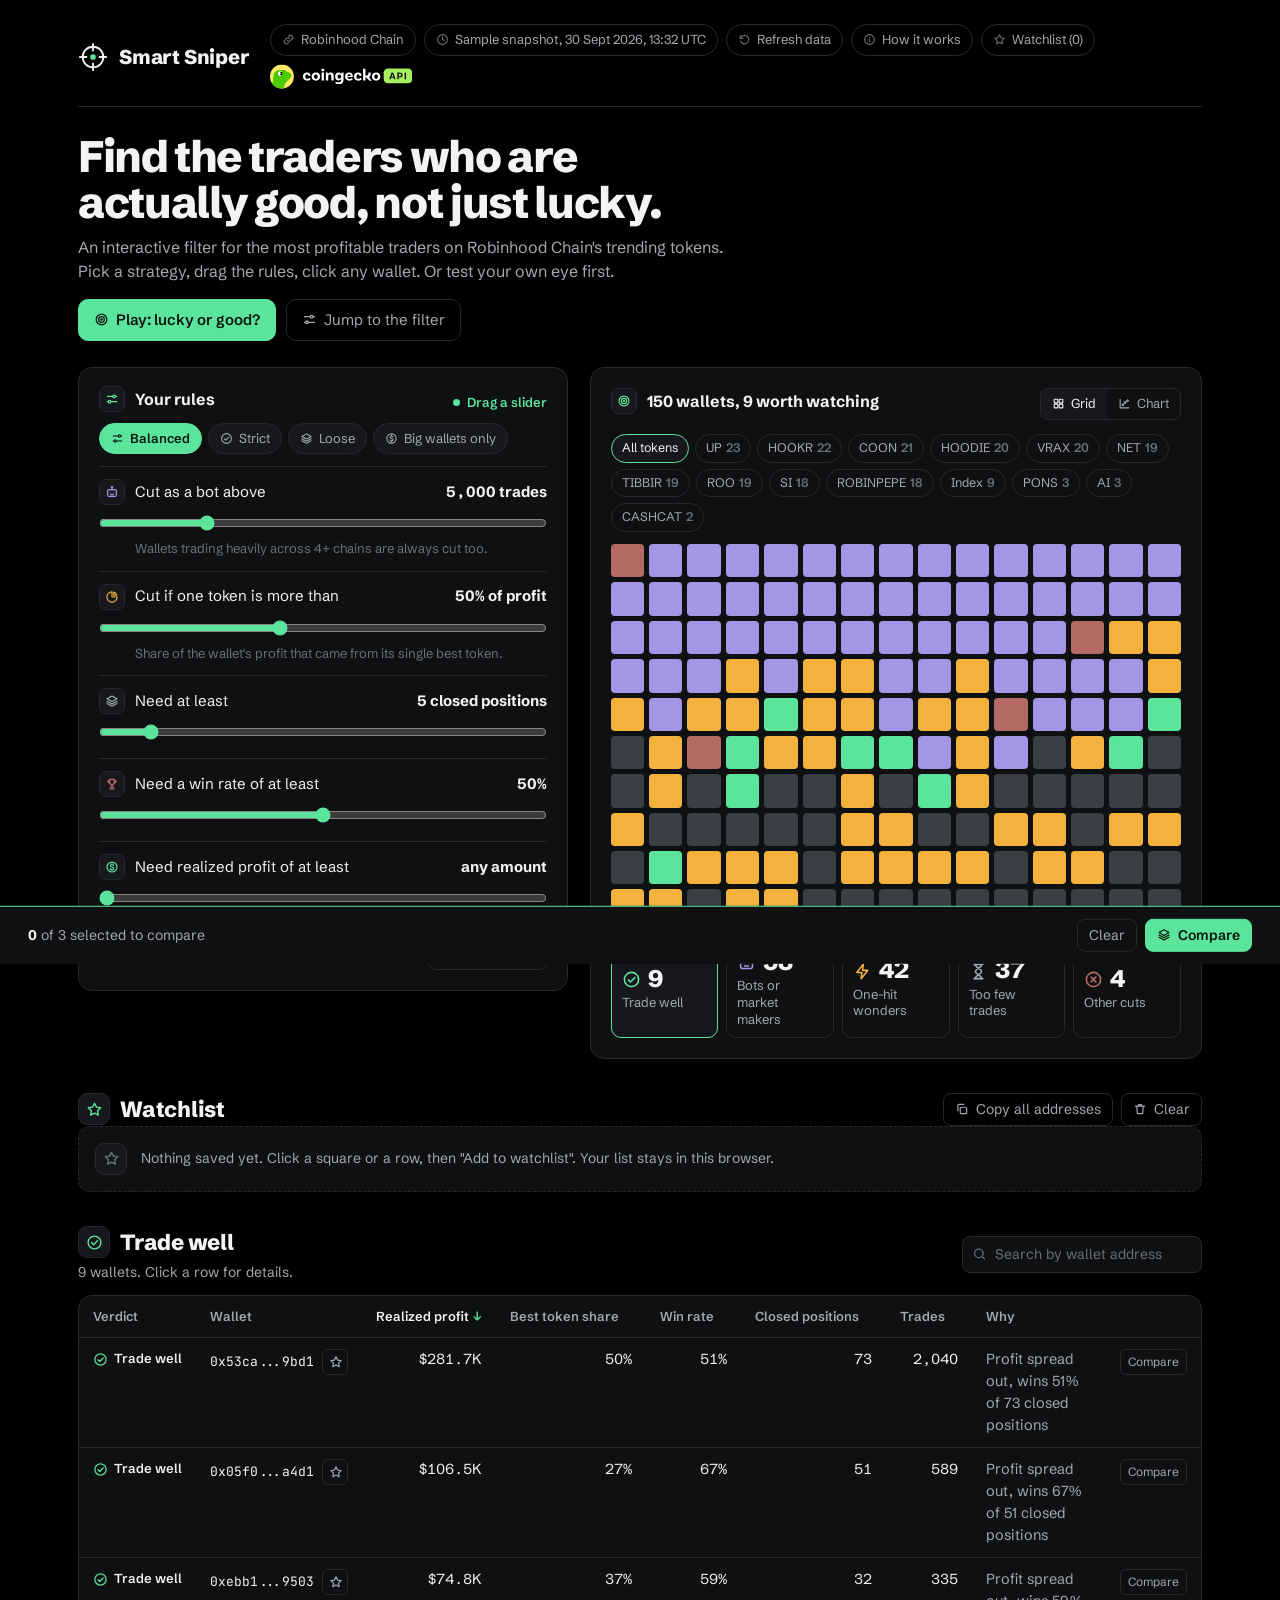
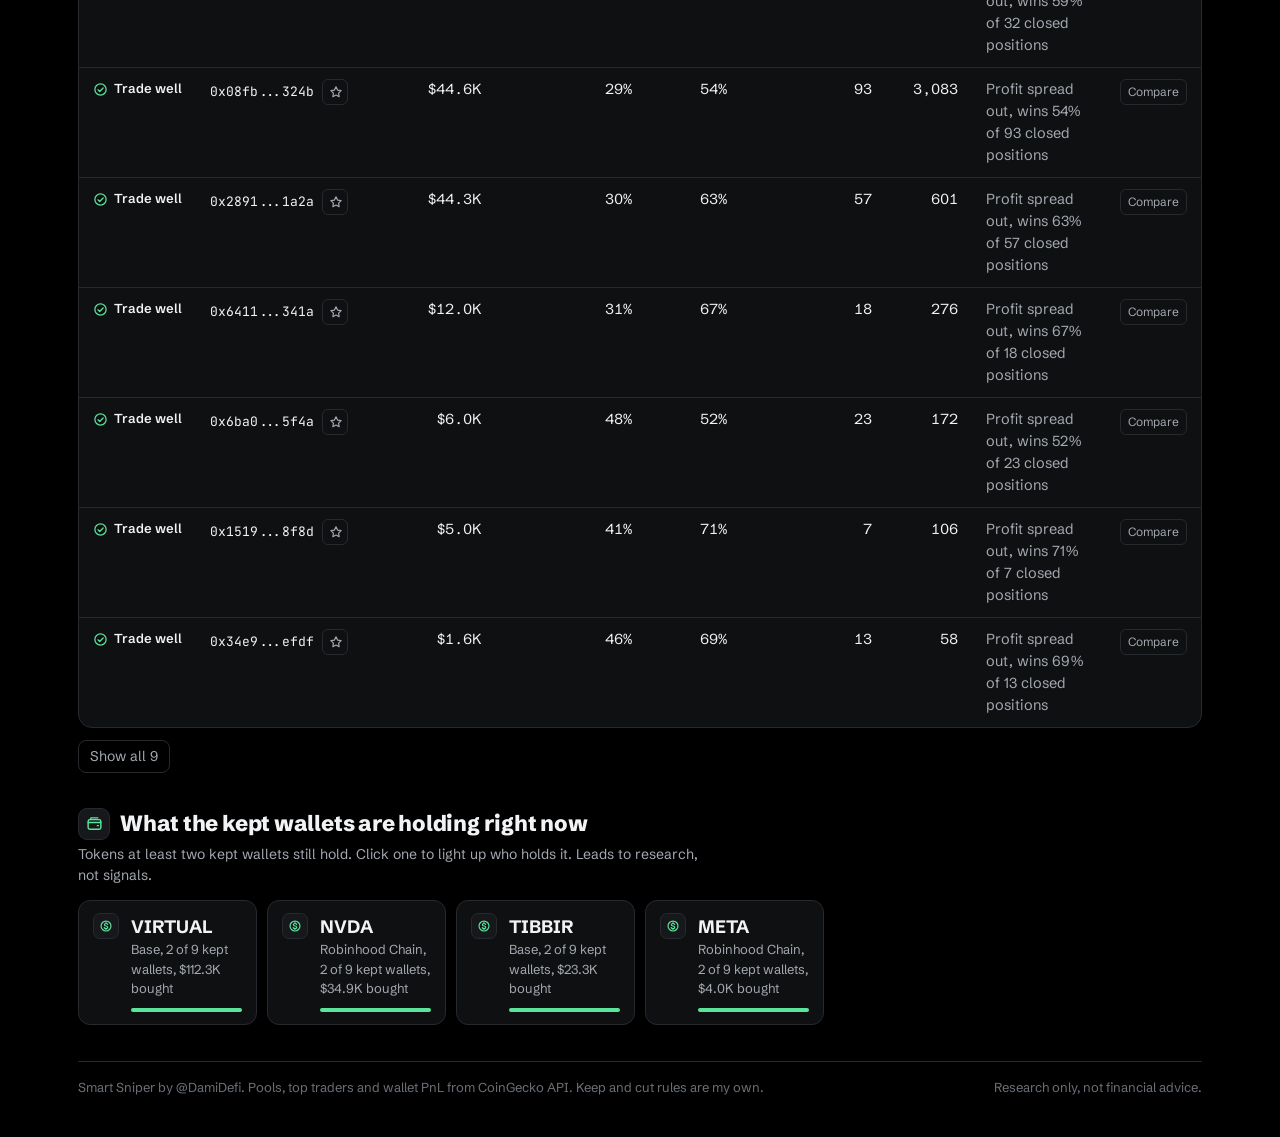
==== docs/index.html @ 2f31ef3c "Add files via upload" ====
<!doctype html>
<html lang="en">
<head>
<meta charset="utf-8">
<meta name="viewport" content="width=device-width, initial-scale=1, viewport-fit=cover">
<title>Smart Sniper: find the Robinhood Chain traders who are actually good</title>
<link rel="preconnect" href="https://fonts.googleapis.com">
<link rel="preconnect" href="https://fonts.gstatic.com" crossorigin>
<link href="https://fonts.googleapis.com/css2?family=Schibsted+Grotesk:wght@400;500;600;700;800&family=JetBrains+Mono:wght@400;500&display=swap" rel="stylesheet">
<style>

:root {
  --bg:#000000; --surface:#0f1012; --surface2:#16181b; --line:#26292e; --text:#f2f3f5; --soft:#a4a9b1; --faint:#6b7179;
  --kept:#5be49b; --bot:#a595e6; --onehit:#f3b23e; --few:#3a3f46; --other:#b56a66; --accent:#5be49b;
  --focus:#7aa7ff;
  --sans:"Schibsted Grotesk", "Helvetica Neue", Arial, sans-serif;
  --mono:"JetBrains Mono", ui-monospace, Menlo, Consolas, monospace;
  box-sizing:border-box; color-scheme:dark;
  padding-top:env(safe-area-inset-top, 0px); padding-bottom:env(safe-area-inset-bottom, 0px);
}
*, *::before, *::after { box-sizing:inherit; }
html { scroll-padding-top:env(safe-area-inset-top, 0px); }
body { margin:0; background:var(--bg); color:var(--text); font-family:var(--sans); font-size:16px; line-height:1.5; -webkit-font-smoothing:antialiased; }
.wrap { max-width:1180px; margin:0 auto; padding:10px 28px 40px; }
a { color:inherit; }
:focus-visible { outline:2px solid var(--focus); outline-offset:2px; border-radius:4px; }

/* header */
header { display:flex; align-items:center; justify-content:space-between; gap:20px; padding:14px 0 16px; border-bottom:1px solid var(--line); }
.brand { display:flex; align-items:center; gap:11px; }
.brand svg { width:30px; height:30px; display:block; }
.brand b { font-size:20px; font-weight:800; letter-spacing:-.01em; white-space:nowrap; }
.meta { display:flex; align-items:center; gap:8px; flex-wrap:wrap; }
.pill { font-size:13px; color:var(--soft); border:1px solid var(--line); border-radius:999px; padding:5px 11px; white-space:nowrap; }
.pill.live { color:var(--text); }
.pill.link { text-decoration:none; }
.pill.link:hover { color:var(--text); border-color:var(--soft); }
.pill.live::before { content:""; display:inline-block; width:7px; height:7px; border-radius:50%; background:var(--accent); margin-right:7px; vertical-align:1px; }
.badge svg { height:26px; width:auto; display:block; }
.logo-light { display:none; }

/* hero */
.intro { padding:26px 0 6px; }
.intro h1 { font-size:clamp(30px, 3.6vw, 44px); line-height:1.05; letter-spacing:-.03em; font-weight:800; margin:0; max-width:24ch; text-wrap:balance; }
.intro .lede { color:var(--soft); font-size:16px; line-height:1.5; margin:10px 0 0; max-width:66ch; }
.how { margin-top:34px; }
.demo { margin-top:14px; background:var(--surface2); border:1px solid var(--line); border-radius:10px; padding:10px 14px; font-size:14px; color:var(--soft); }
.demo a { color:var(--accent); }
.demo[hidden] { display:none; }
.funnel { background:var(--surface); border:1px solid var(--line); border-radius:14px; padding:18px 20px 14px; }
.funnel h2 { font-size:16px; font-weight:700; margin:0 0 12px; }
.frow { display:grid; grid-template-columns:200px 1fr; gap:14px; align-items:center; padding:7px 0; }
.frow .fl { font-size:14px; color:var(--soft); line-height:1.3; }
.frow .fl b { color:var(--text); font-weight:700; display:block; font-size:16px; }
.fbar { height:26px; display:flex; border-radius:6px; overflow:hidden; background:var(--surface2); }
.fbar i { display:block; height:100%; transition:width .35s ease; }
.fkey { display:flex; flex-wrap:wrap; gap:14px; margin-top:10px; font-size:13px; color:var(--soft); }
.fkey span::before { content:""; display:inline-block; width:10px; height:10px; border-radius:3px; margin-right:6px; vertical-align:-1px; background:var(--c); }
.toggle { display:inline-flex; border:1px solid var(--line); border-radius:8px; overflow:hidden; }
.toggle button { font:inherit; font-size:13px; color:var(--soft); background:none; border:0; padding:5px 11px; cursor:pointer; }
.toggle button[aria-pressed="true"] { background:var(--surface2); color:var(--text); }
.scatter { width:100%; height:auto; display:block; }
.scatter .dot { cursor:pointer; transition:fill .35s ease; }
.scatter .dot:hover { stroke:var(--text); stroke-width:1.5; }
.scatter .dot.sel { stroke:var(--text); stroke-width:2; }
.scatter text { font-family:var(--sans); font-size:11px; fill:var(--faint); }
.scatter .thr { stroke:var(--bot); stroke-dasharray:4 4; }
.scatter .thr-l { fill:var(--bot); font-weight:600; }
.scatter .axis { stroke:var(--line); }
.tokens { margin-top:34px; }
.tokens h2 { font-size:22px; font-weight:800; letter-spacing:-.01em; margin:0; }
.tokens p { color:var(--soft); font-size:14px; margin:4px 0 14px; max-width:70ch; }
.tlist { background:var(--surface); border:1px solid var(--line); border-radius:14px; padding:8px 20px; }
.trow { display:grid; grid-template-columns:110px 1fr 120px; gap:14px; align-items:center; padding:9px 0; border-top:1px solid var(--line); }
.trow:first-child { border-top:0; }
.trow .tn { font-weight:700; font-size:14px; }
.trow .tc { font-size:13px; color:var(--soft); text-align:right; font-variant-numeric:tabular-nums; }
@media (max-width:600px) { .frow { grid-template-columns:1fr; gap:6px; } .trow { grid-template-columns:80px 1fr; } .trow .tc { display:none; } }
.watch { margin-top:34px; }
.watch h2 { font-size:22px; font-weight:800; letter-spacing:-.01em; margin:0; }
.actions { display:flex; gap:8px; }
.star { font:inherit; background:none; border:1px solid var(--line); color:var(--soft); border-radius:6px; width:26px; height:26px; line-height:1; cursor:pointer; margin-left:8px; vertical-align:middle; }
.star[aria-pressed="true"] { color:var(--accent); border-color:var(--accent); }
.btn.primary { color:#08130d; background:var(--accent); border-color:var(--accent); font-weight:600; }
.btn.primary:hover { color:#08130d; filter:brightness(1.08); }
.toast { position:fixed; left:50%; bottom:calc(24px + env(safe-area-inset-bottom, 0px)); transform:translateX(-50%); background:var(--text); color:var(--bg); font-size:14px; padding:9px 14px; border-radius:8px; opacity:0; transition:opacity .2s; pointer-events:none; }
.toast.on { opacity:1; }
.steps { display:grid; grid-template-columns:repeat(3, minmax(0,1fr)); gap:12px; margin-top:12px; }
.step { background:var(--surface); border:1px solid var(--line); border-radius:12px; padding:16px 18px; display:grid; grid-template-columns:44px 1fr; gap:12px; align-items:start; }
.step .n { width:30px; height:30px; border-radius:50%; border:1px solid var(--line); display:grid; place-items:center; font-weight:700; font-size:14px; color:var(--text); }
.step b { display:block; font-size:15px; font-weight:700; }
.step span { color:var(--soft); font-size:14px; line-height:1.45; display:block; margin-top:2px; }
.strip { display:grid; grid-template-columns:repeat(4, minmax(0,1fr)); gap:12px; margin-top:0; }
.strip .stat { background:var(--surface); border:1px solid var(--line); border-radius:12px; padding:16px 18px; }
.strip .stat b { display:block; font-size:38px; font-weight:800; line-height:1.05; font-variant-numeric:tabular-nums; }
.strip .stat span { color:var(--soft); font-size:14px; }
.strip .stat.k b { color:var(--kept); } .strip .stat.b b { color:var(--bot); } .strip .stat.o b { color:var(--onehit); }
.snap { color:var(--faint); font-size:13px; margin:14px 0 0; }
.hero { display:grid; grid-template-columns:minmax(0, 1fr) minmax(0, 1.25fr); gap:22px; margin-top:20px; align-items:start; }
.try { display:inline-flex; align-items:center; gap:7px; font-size:13px; color:var(--accent); font-weight:600; }
.try::before { content:""; width:7px; height:7px; border-radius:50%; background:var(--accent); animation:pulse 1.6s ease-in-out infinite; }
@keyframes pulse { 0%,100% { transform:scale(1); opacity:1; } 50% { transform:scale(1.6); opacity:.5; } }
@media (prefers-reduced-motion: reduce) { .try::before { animation:none; } }

/* rules */
.rules { margin-top:0; background:var(--surface); border:1px solid var(--line); border-radius:14px; padding:18px 20px 8px; }
.rules-head { display:flex; justify-content:space-between; align-items:baseline; margin-bottom:6px; }
.rules-head h2 { font-size:16px; font-weight:700; margin:0; }
.btn { font:inherit; font-size:14px; color:var(--soft); background:none; border:1px solid var(--line); border-radius:8px; padding:5px 11px; cursor:pointer; }
.btn:hover { color:var(--text); }
.rule { padding:12px 0; border-top:1px solid var(--line); }
.rule:first-of-type { border-top:0; }
.rule label { display:flex; justify-content:space-between; align-items:baseline; gap:10px; font-size:15px; }
.rule output { font-weight:700; font-variant-numeric:tabular-nums; white-space:nowrap; }
.rule .hint { color:var(--faint); font-size:13px; margin-top:2px; }
input[type=range] { width:100%; margin:10px 0 2px; accent-color:var(--accent); }

/* field */
.field { background:var(--surface); border:1px solid var(--line); border-radius:14px; padding:20px; }
.field-head { display:flex; justify-content:space-between; align-items:baseline; gap:10px; margin-bottom:14px; }
.field-head h2 { font-size:16px; font-weight:700; margin:0; }
.field-head > span { color:var(--faint); font-size:13px; }
#field-h { color:var(--text); font-size:16px; }
.grid { display:grid; grid-template-columns:repeat(15, 1fr); gap:5px; }
.grid[hidden], .scatter[hidden] { display:none; }
.cell { aspect-ratio:1; border-radius:4px; background:var(--few); border:0; padding:0; cursor:pointer; transition:background-color .35s ease, transform .15s ease; }
.cell:hover { transform:scale(1.18); }
.cell.sel { box-shadow:0 0 0 2px var(--text); }
.cell[data-v="kept"] { background:var(--kept); }
.cell[data-v="bot"] { background:var(--bot); }
.cell[data-v="one_hit"] { background:var(--onehit); }
.cell[data-v="too_few"] { background:var(--few); }
.cell[data-v="other"] { background:var(--other); }
.legend { display:grid; grid-template-columns:repeat(5, minmax(0, 1fr)); gap:8px; margin-top:16px; }
.leg { border:1px solid var(--line); background:none; border-radius:10px; padding:9px 10px; text-align:left; font:inherit; color:inherit; cursor:pointer; }
.leg[aria-pressed="true"] { border-color:var(--accent); background:var(--surface2); }
.leg b { display:flex; align-items:center; gap:7px; font-size:24px; font-weight:800; font-variant-numeric:tabular-nums; line-height:1.1; }

.leg span { color:var(--soft); font-size:13px; line-height:1.3; display:block; margin-top:2px; }
.tip { position:fixed; pointer-events:none; z-index:10; background:var(--text); color:var(--bg); font-size:13px; line-height:1.4; padding:8px 10px; border-radius:8px; max-width:260px; opacity:0; transition:opacity .12s; }

/* table */
.list { margin-top:34px; }
.list-head { display:flex; justify-content:space-between; align-items:center; gap:12px; flex-wrap:wrap; }
.search { font:inherit; font-size:14px; color:var(--text); background:var(--surface); border:1px solid var(--line); border-radius:8px; padding:7px 11px; width:240px; max-width:100%; }
.search::placeholder { color:var(--faint); }
.list-head h2 { font-size:22px; font-weight:800; letter-spacing:-.01em; margin:0; }
.list-head > div > span { color:var(--soft); font-size:14px; }
.tablewrap { overflow-x:auto; margin-top:12px; background:var(--surface); border:1px solid var(--line); border-radius:14px; }
table { width:100%; border-collapse:collapse; font-size:14.5px; min-width:760px; }
th { text-align:left; font-weight:600; color:var(--soft); font-size:13px; padding:11px 14px; border-bottom:1px solid var(--line); white-space:nowrap; }
td { padding:11px 14px; border-bottom:1px solid var(--line); vertical-align:top; }
tr.row { cursor:pointer; }
tr.row:hover td { background:var(--surface2); }
tr:last-child td { border-bottom:0; }
.num { text-align:right; font-variant-numeric:tabular-nums; white-space:nowrap; }
.addr { font-family:var(--mono); font-size:13px; white-space:nowrap; }
.chip { display:inline-flex; align-items:center; gap:6px; font-size:13px; font-weight:600; white-space:nowrap; }

.why { color:var(--soft); }
tr.detail td { background:var(--surface2); padding:14px 18px 18px; }
.dgrid { display:grid; grid-template-columns:1fr 1fr 2fr; gap:22px; font-size:14px; }
.dgrid h3 { font-size:13px; font-weight:600; color:var(--soft); margin:0 0 6px; }
.holds { display:flex; flex-wrap:wrap; gap:6px; }
.hold { border:1px solid var(--line); border-radius:7px; padding:3px 8px; font-size:13px; background:var(--surface); }
.hold small { color:var(--faint); }
.more { margin-top:12px; }

/* ideas */
.ideas { margin-top:34px; }
.ideas h2 { font-size:22px; font-weight:800; letter-spacing:-.01em; margin:0; }
.ideas p { color:var(--soft); font-size:14px; margin:4px 0 14px; max-width:70ch; }
.igrid { display:grid; grid-template-columns:repeat(auto-fill, minmax(170px, 1fr)); gap:10px; }
.idea { background:var(--surface); border:1px solid var(--line); border-radius:12px; padding:12px 14px; }
.idea b { font-size:18px; font-weight:700; display:block; overflow-wrap:anywhere; }
.idea span { color:var(--soft); font-size:13px; }
.idea .bar { height:4px; border-radius:2px; background:var(--line); margin-top:9px; overflow:hidden; }
.idea .bar i { display:block; height:100%; background:var(--kept); }
.empty { color:var(--soft); font-size:14px; background:var(--surface); border:1px dashed var(--line); border-radius:12px; padding:16px; }

.icn { width:1em; height:1em; flex:none; fill:none; stroke:currentColor; stroke-width:2; stroke-linecap:round; stroke-linejoin:round; display:inline-block; vertical-align:-0.14em; }
.icn.fill { fill:currentColor; }
.tile { display:inline-grid; place-items:center; flex:none; width:32px; height:32px; border-radius:9px; background:var(--surface2); border:1px solid var(--line); color:var(--accent); font-size:17px; position:relative; }
.tile.sm { width:26px; height:26px; border-radius:7px; font-size:14px; }
.tile .num { position:absolute; top:-6px; right:-6px; width:17px; height:17px; border-radius:50%; background:var(--text); color:var(--bg); font-size:10.5px; font-weight:800; display:grid; place-items:center; }
.h-ic { display:flex; align-items:center; gap:10px; }
.pill .icn { margin-right:6px; color:var(--faint); }
.pill.live .icn { color:var(--accent); }
.pill.live::before { display:none; }
.searchbox { position:relative; }
.searchbox .icn { position:absolute; left:10px; top:50%; transform:translateY(-50%); color:var(--faint); font-size:15px; }
.searchbox .search { padding-left:32px; }
.btn { display:inline-flex; align-items:center; gap:7px; }
.star { display:inline-grid; place-items:center; font-size:14px; }
.leg b svg { font-size:19px; }
.chip .icn { font-size:15px; }
.rule label { align-items:center; }
.rl { display:flex; align-items:center; gap:10px; }
.dgrid h3 { display:flex; align-items:center; gap:7px; }
.dgrid h3 .icn { color:var(--faint); font-size:15px; }
.empty { display:flex; align-items:center; gap:14px; }
.empty .tile { color:var(--faint); }
.idea { display:grid; grid-template-columns:auto 1fr; column-gap:12px; align-items:start; }
.idea .tile { grid-row:span 3; }
.idea .bar { grid-column:2; }
.snap { display:flex; gap:8px; align-items:flex-start; }
.snap .icn { flex:none; margin-top:2px; }
.toggle button { display:inline-flex; align-items:center; gap:6px; }
.fkey span { display:inline-flex; align-items:center; gap:6px; }
.fkey span::before { display:none; }
.actionsrow { display:flex; gap:10px; flex-wrap:wrap; margin-top:16px; }
.btn.lg { font-size:15px; padding:9px 15px; border-radius:10px; }
.presets { display:flex; gap:6px; flex-wrap:wrap; padding:4px 0 12px; }
.preset { font:inherit; font-size:13px; color:var(--soft); background:var(--surface2); border:1px solid var(--line); border-radius:999px; padding:5px 11px; cursor:pointer; display:inline-flex; align-items:center; gap:6px; }
.preset:hover { color:var(--text); }
.preset[aria-pressed="true"] { color:#08130d; background:var(--accent); border-color:var(--accent); font-weight:600; }
.chips { display:flex; gap:6px; flex-wrap:wrap; margin:0 0 12px; }
.tchip { font:inherit; font-size:12.5px; color:var(--soft); background:none; border:1px solid var(--line); border-radius:999px; padding:4px 10px; cursor:pointer; }
.tchip:hover { color:var(--text); }
.tchip[aria-pressed="true"] { color:var(--text); border-color:var(--accent); background:var(--surface2); }
.tchip b { font-weight:600; color:var(--faint); margin-left:4px; }
.cell.dim { opacity:.14; }
.scatter .dot.dim { opacity:.12; }
.focusbar[hidden] { display:none; }
.focusbar { display:flex; align-items:center; gap:10px; background:var(--surface2); border:1px solid var(--accent); border-radius:10px; padding:8px 12px; margin:0 0 12px; font-size:14px; }
.focusbar button { margin-left:auto; }
th.sort { cursor:pointer; user-select:none; }
th.sort:hover { color:var(--text); }
th.sort.on { color:var(--text); }
th.sort .arr { display:inline-block; width:10px; color:var(--accent); }
.cmp { font:inherit; font-size:12px; background:none; border:1px solid var(--line); color:var(--soft); border-radius:6px; padding:3px 7px; cursor:pointer; white-space:nowrap; }
.cmp[aria-pressed="true"] { color:#08130d; background:var(--accent); border-color:var(--accent); }
.idea { cursor:pointer; text-align:left; font:inherit; color:inherit; }
.idea:hover { border-color:var(--soft); }
.idea[aria-pressed="true"] { border-color:var(--accent); background:var(--surface2); }
dialog { background:var(--surface); color:var(--text); border:1px solid var(--line); border-radius:16px; padding:0; width:min(560px, calc(100vw - 32px)); max-height:calc(100vh - 40px); }
dialog.wide { width:min(900px, calc(100vw - 32px)); }
dialog::backdrop { background:rgba(0,0,0,.72); }
.dhead { display:flex; align-items:center; justify-content:space-between; gap:12px; padding:16px 20px; border-bottom:1px solid var(--line); }
.dhead h2 { font-size:18px; font-weight:800; margin:0; }
.dbody { padding:20px; }
.x { font:inherit; background:none; border:1px solid var(--line); color:var(--soft); border-radius:8px; width:32px; height:32px; cursor:pointer; display:grid; place-items:center; font-size:16px; }
.game-card { text-align:center; padding:6px 0 4px; }
.game-card .gaddr { font-family:var(--mono); color:var(--soft); font-size:14px; }
.game-card .gbig { font-size:48px; font-weight:800; letter-spacing:-.02em; margin:6px 0 2px; font-variant-numeric:tabular-nums; }
.game-card .gsub { color:var(--soft); font-size:15px; }
.gbtns { display:grid; grid-template-columns:repeat(3, 1fr); gap:10px; margin-top:22px; }
.gbtn { font:inherit; font-size:15px; font-weight:600; color:var(--text); background:var(--surface2); border:1px solid var(--line); border-radius:12px; padding:14px 8px; cursor:pointer; display:flex; flex-direction:column; align-items:center; gap:6px; }
.gbtn .icn { font-size:22px; }
.gbtn:hover { border-color:var(--soft); }
.gbtn.right { border-color:var(--kept); } .gbtn.wrong { border-color:var(--other); opacity:.7; }
.gbtn:disabled { cursor:default; }
.reveal { margin-top:18px; border-top:1px solid var(--line); padding-top:16px; text-align:left; }
.reveal .res { font-size:18px; font-weight:800; display:flex; align-items:center; gap:8px; }
.reveal .res.ok { color:var(--kept); } .reveal .res.no { color:var(--other); }
.gstats { display:grid; grid-template-columns:repeat(3, 1fr); gap:10px; margin:12px 0; }
.gstat { background:var(--surface2); border:1px solid var(--line); border-radius:10px; padding:10px 12px; }
.gstat b { display:block; font-size:20px; font-weight:800; font-variant-numeric:tabular-nums; }
.gstat span { color:var(--soft); font-size:12.5px; }
.pbar { height:12px; border-radius:6px; overflow:hidden; display:flex; background:var(--surface2); margin:6px 0 4px; }
.pbar i { display:block; height:100%; }
.pbar-l { display:flex; justify-content:space-between; font-size:12.5px; color:var(--soft); }
.gfoot { display:flex; align-items:center; justify-content:space-between; gap:10px; margin-top:16px; flex-wrap:wrap; }
.score { font-size:14px; color:var(--soft); }
.score b { color:var(--text); }
.drawer { position:fixed; left:0; right:0; bottom:0; background:var(--surface); border-top:1px solid var(--accent); padding:12px 28px calc(12px + env(safe-area-inset-bottom, 0px)); display:flex; align-items:center; gap:12px; z-index:20; transform:translateY(110%); transition:transform .25s ease; }
.drawer.on { transform:none; }
.drawer .dl { font-size:14px; color:var(--soft); }
.drawer .dl b { color:var(--text); }
.drawer .dchips { display:flex; gap:6px; flex-wrap:wrap; }
.drawer .dchip { font-family:var(--mono); font-size:12.5px; border:1px solid var(--line); border-radius:7px; padding:3px 8px; }
.drawer .dact { margin-left:auto; display:flex; gap:8px; }
.cgrid { display:grid; gap:12px; }
.ccol { background:var(--surface2); border:1px solid var(--line); border-radius:12px; padding:14px; min-width:0; }
.ccol .addr { font-size:13px; }
.crow { display:flex; justify-content:space-between; gap:10px; font-size:14px; padding:6px 0; border-top:1px solid var(--line); }
.crow span { color:var(--soft); }
.crow b { font-variant-numeric:tabular-nums; }
.crow.best b { color:var(--kept); }
.ccol .holds { margin-top:8px; }
footer { margin-top:36px; padding-top:16px; border-top:1px solid var(--line); color:var(--faint); font-size:13px; display:flex; justify-content:space-between; gap:20px; flex-wrap:wrap; }

@media (max-width:700px) { .gbtns { grid-template-columns:1fr; } .gstats { grid-template-columns:1fr 1fr; } .drawer { flex-wrap:wrap; padding-left:16px; padding-right:16px; } }
@media (max-width:900px) {
  .hero { grid-template-columns:1fr; gap:22px; }
  .steps { grid-template-columns:1fr; }
  .strip { grid-template-columns:repeat(2, minmax(0,1fr)); }
  .meta .pill:not(.live) { display:none; }
  .legend { grid-template-columns:repeat(3, minmax(0, 1fr)); }
  .dgrid { grid-template-columns:1fr; gap:12px; }
}
@media (max-width:520px) {
  .wrap { padding:20px 16px 32px; }
  .grid { gap:3px; }
  .legend { grid-template-columns:repeat(2, minmax(0, 1fr)); }
  .brand span { display:none; }
}
@media (prefers-reduced-motion: reduce) { .cell { transition:none; } .cell:hover { transform:none; } }
</style>
</head>
<body>
<div class="wrap">
  <header>
    <div class="brand">
      <svg viewBox="0 0 32 32" fill="none" aria-hidden="true"><circle cx="16" cy="16" r="11" stroke="currentColor" stroke-width="2"/><circle cx="16" cy="16" r="3" fill="var(--accent)"/><path d="M16 2v7M16 23v7M2 16h7M23 16h7" stroke="currentColor" stroke-width="2" stroke-linecap="round"/></svg>
      <b>Smart Sniper</b>
    </div>
    <div class="meta">
      <span class="pill"><span data-ic="link"></span><span id="pill-chain">Robinhood Chain</span></span>
      <span class="pill" id="live-state"></span>
      <span class="pill" id="pill-time"></span>
      <button class="pill link" type="button" id="refresh" hidden style="font:inherit;font-size:13px;background:none;cursor:pointer"></button>
      <button class="pill link" type="button" id="open-how" style="font:inherit;font-size:13px;background:none;cursor:pointer"><span data-ic="info"></span>How it works</button>
      <a class="pill link" href="#watchlist"><span data-ic="star"></span><span id="pill-watch">Watchlist (0)</span></a>
      <div class="badge" title="Data from CoinGecko API"><div class="logo-light"><svg width="1000" height="182" viewBox="0 0 1000 182" fill="none" xmlns="http://www.w3.org/2000/svg">
<g clip-path="url(#clip0_732_1263)">
<path d="M743.167 59.0746C752.01 59.0746 759.141 61.7834 764.558 67.201C770.056 72.5389 772.804 79.4703 772.804 87.9951C772.804 96.5198 770.056 103.491 764.558 108.909C759.141 114.247 752.01 116.916 743.167 116.916C734.244 116.916 727.033 114.247 721.536 108.909C716.118 103.491 713.41 96.5198 713.41 87.9951C713.41 79.4703 716.118 72.5389 721.536 67.201C727.033 61.7834 734.244 59.0746 743.167 59.0746ZM733.606 99.2286C735.996 102.097 739.183 103.531 743.167 103.531C747.15 103.531 750.297 102.097 752.608 99.2286C754.998 96.3605 756.193 92.616 756.193 87.9951C756.193 83.3742 754.998 79.6296 752.608 76.7615C750.297 73.8933 747.15 72.4593 743.167 72.4593C739.183 72.4593 735.996 73.8933 733.606 76.7615C731.216 79.6296 730.021 83.3742 730.021 87.9951C730.021 92.616 731.216 96.3605 733.606 99.2286Z" fill="#0D1217"/>
<path d="M617.114 59.0746C624.364 59.0746 630.1 60.9867 634.322 64.8109C638.625 68.5554 640.776 73.256 640.776 78.9126L640.417 83.0953L625.957 83.9318C626.116 83.6132 626.196 82.7766 626.196 81.4222C626.196 78.8728 625.359 76.7615 623.686 75.0884C622.093 73.3356 619.822 72.4593 616.874 72.4593C613.13 72.4593 610.102 73.8535 607.792 76.642C605.561 79.4305 604.446 83.0953 604.446 87.6365C604.446 92.5761 605.681 96.48 608.151 99.3481C610.7 102.137 614.325 103.531 619.026 103.531C625.718 103.531 630.857 101.34 634.442 96.958L642.449 107.236C640.377 109.865 637.23 112.135 633.008 114.047C628.785 115.96 623.766 116.916 617.95 116.916C608.629 116.916 601.259 114.286 595.841 109.028C590.503 103.69 587.834 96.7589 587.834 88.2341C587.834 79.55 590.543 72.5389 595.961 67.201C601.379 61.7834 608.429 59.0746 617.114 59.0746Z" fill="#0D1217"/>
<path d="M557.55 104.487C563.366 104.487 568.226 102.336 572.13 98.0336L579.898 106.997C577.747 109.785 574.56 112.135 570.338 114.047C566.195 115.96 561.295 116.916 555.638 116.916C546.317 116.916 538.907 114.247 533.41 108.909C527.992 103.571 525.284 96.5995 525.284 87.9951C525.284 79.4703 527.913 72.5389 533.171 67.201C538.429 61.7834 545.401 59.0746 554.085 59.0746C562.131 59.0746 568.465 61.5444 573.086 66.484C577.707 71.4235 580.018 77.837 580.018 85.7244L579.539 91.6998H541.537C542.254 95.6036 543.966 98.7108 546.675 101.021C549.384 103.332 553.009 104.487 557.55 104.487ZM554.085 71.5032C550.818 71.5032 548.03 72.5389 545.719 74.6104C543.488 76.6021 542.094 79.4703 541.537 83.2148H565.079C565 79.789 563.964 77.0005 561.972 74.8494C560.06 72.6186 557.431 71.5032 554.085 71.5032Z" fill="#0D1217"/>
<path d="M501.857 59.7916H514.763V114.047C514.763 122.333 511.895 128.986 506.159 134.005C500.422 139.024 492.734 141.534 483.094 141.534C472.817 141.534 464.371 139.303 457.759 134.841L459.394 123.556C464.572 127.46 475.645 128.388 482.736 128.388C487.516 128.388 491.3 127.193 494.089 124.803C496.957 122.493 498.391 119.067 498.391 114.525V107.594C494.726 112.932 489.069 115.601 481.421 115.601C473.932 115.601 467.797 113.131 463.017 108.192C458.237 103.172 455.847 96.2012 455.847 87.278C455.847 78.7533 458.117 71.9414 462.659 66.8425C467.2 61.6639 473.334 59.0746 481.062 59.0746C490.065 59.0746 496.24 62.8589 499.586 70.4277H499.944C499.865 69.5513 500.024 67.9579 500.422 65.6474C500.821 63.337 501.299 61.385 501.857 59.7916ZM485.484 101.858C489.388 101.858 492.495 100.503 494.806 97.7946C497.196 95.0061 498.391 91.9388 498.391 88.5926V86.083C498.391 82.4978 497.196 79.3906 494.806 76.7615C492.416 74.1323 489.189 72.8178 485.126 72.8178C481.301 72.8178 478.234 74.1323 475.924 76.7615C473.613 79.3906 472.458 82.8961 472.458 87.278C472.458 91.7396 473.613 95.2849 475.924 97.9141C478.314 100.543 481.501 101.858 485.484 101.858Z" fill="#0D1217"/>
<path d="M424.605 59.0746C431.377 59.0746 436.556 61.146 440.141 65.2889C443.806 69.4318 445.638 74.8494 445.638 81.5417V116.199H429.266V84.4099C429.266 80.984 428.39 78.2752 426.637 76.2835C424.964 74.212 422.534 73.1763 419.347 73.1763C415.443 73.1763 412.455 74.5705 410.384 77.359C408.392 80.1475 407.396 83.3742 407.396 87.039V116.199H391.024V59.7916L403.811 59.3136C405.165 63.5361 405.843 67.4798 405.843 71.1447H406.321C409.587 63.0979 415.682 59.0746 424.605 59.0746Z" fill="#0D1217"/>
<path d="M380.028 41.7457C380.028 44.6935 378.992 47.1235 376.921 49.0356C374.849 50.9477 372.34 51.9037 369.392 51.9037C366.444 51.9037 363.935 50.9477 361.863 49.0356C359.871 47.1235 358.875 44.6935 358.875 41.7457C358.875 38.8775 359.871 36.4874 361.863 34.5753C363.935 32.5835 366.444 31.5877 369.392 31.5877C372.34 31.5877 374.849 32.5835 376.921 34.5753C378.992 36.4874 380.028 38.8775 380.028 41.7457ZM361.146 116.198V59.7911L377.518 59.3131V116.198H361.146Z" fill="#0D1217"/>
<path d="M321.044 59.0746C329.887 59.0746 337.018 61.7834 342.435 67.201C347.933 72.5389 350.681 79.4703 350.681 87.9951C350.681 96.5198 347.933 103.491 342.435 108.909C337.018 114.247 329.887 116.916 321.044 116.916C312.121 116.916 304.91 114.247 299.413 108.909C293.995 103.491 291.287 96.5198 291.287 87.9951C291.287 79.4703 293.995 72.5389 299.413 67.201C304.91 61.7834 312.121 59.0746 321.044 59.0746ZM311.483 99.2286C313.873 102.097 317.06 103.531 321.044 103.531C325.027 103.531 328.174 102.097 330.485 99.2286C332.875 96.3605 334.07 92.616 334.07 87.9951C334.07 83.3742 332.875 79.6296 330.485 76.7615C328.174 73.8933 325.027 72.4593 321.044 72.4593C317.06 72.4593 313.873 73.8933 311.483 76.7615C309.093 79.6296 307.898 83.3742 307.898 87.9951C307.898 92.616 309.093 96.3605 311.483 99.2286Z" fill="#0D1217"/>
<path d="M259.646 59.0746C266.896 59.0746 272.632 60.9867 276.855 64.8109C281.157 68.5554 283.308 73.256 283.308 78.9126L282.949 83.0953L268.489 83.9318C268.649 83.6132 268.728 82.7766 268.728 81.4222C268.728 78.8728 267.892 76.7615 266.219 75.0884C264.625 73.3356 262.355 72.4593 259.407 72.4593C255.662 72.4593 252.635 73.8535 250.324 76.642C248.093 79.4305 246.978 83.0953 246.978 87.6365C246.978 92.5761 248.213 96.48 250.683 99.3481C253.232 102.137 256.857 103.531 261.558 103.531C268.25 103.531 273.389 101.34 276.974 96.958L284.981 107.236C282.91 109.865 279.763 112.135 275.54 114.047C271.317 115.96 266.298 116.916 260.482 116.916C251.161 116.916 243.791 114.286 238.374 109.028C233.036 103.69 230.367 96.7589 230.367 88.2341C230.367 79.55 233.076 72.5389 238.493 67.201C243.911 61.7834 250.962 59.0746 259.646 59.0746Z" fill="#0D1217"/>
<path d="M693.25 91.0885C696.644 97.0307 700.033 101.865 703.564 106.901C705.096 109.086 706.655 111.308 708.251 113.676C710.28 116.684 707.649 120.288 704.297 118.901C691.222 113.492 681.671 103.314 675.128 93.7322H668.115V116.199H651.743V31.828H668.115V80.945H675.047C679.508 80.945 683.014 79.5906 685.563 76.8818C688.113 74.173 689.388 70.309 689.388 65.2897C689.388 64.015 689.228 62.1825 688.91 59.7924H704.565C704.963 61.6248 705.162 63.5768 705.162 65.6482C705.162 76.7447 700.208 86.2512 693.25 91.0885Z" fill="#0D1217"/>
</g>
<g clip-path="url(#clip1_732_1263)">
<path d="M167.538 87.6241C167.748 134.222 130.411 172.165 84.1504 172.376C37.8837 172.587 0.210315 134.983 0.000876819 88.3847C-0.208561 41.7867 37.1285 3.84344 83.3952 3.6325C129.656 3.42795 167.329 41.026 167.538 87.6241Z" fill="#FFE866"/>
<path d="M126.254 57.8128C120.173 56.0422 113.878 53.5238 107.493 50.9861C107.125 49.3753 105.71 47.3682 102.841 44.9073C98.6712 41.2638 90.8395 41.3597 84.0741 42.9705C76.6041 41.1999 69.223 40.5671 62.1402 42.2801C4.22116 58.3562 37.0585 97.5586 15.791 136.978C18.8183 143.441 52.2075 174.489 98.6268 171.042C98.6268 171.042 82.4874 131.98 118.911 113.226C148.454 98.0189 169.798 69.7788 126.247 57.8064L126.254 57.8128Z" fill="#4BCC00"/>
<path d="M82.8491 42.7339C88.0347 44.8065 106.602 51.4041 114.794 53.8799C105.527 40.5537 93.2867 41.0357 82.8491 42.7339Z" fill="#35AF00"/>
<path d="M88.0854 67.2116C88.0854 76.2244 80.8312 83.5241 71.8889 83.5241C62.9465 83.5241 55.6924 76.2244 55.6924 67.2116C55.6924 58.1988 62.9465 50.9055 71.8889 50.9055C80.8312 50.9055 88.0854 58.2052 88.0854 67.2116Z" fill="white"/>
<path d="M146.524 90.6887C133.406 100.002 118.472 107.065 97.3065 107.065C87.3995 107.065 85.3876 96.4607 78.8379 101.657C75.4552 104.342 63.5363 110.344 54.0735 109.89C44.5282 109.43 29.2901 103.844 25.0061 83.5104C23.3116 103.844 22.4484 118.827 14.8643 135.996C33.4818 163.357 65.9426 176.97 98.6266 171.05C95.117 146.357 116.543 122.176 128.614 109.801C133.184 105.116 141.942 97.4643 146.524 90.6887Z" fill="#4BCC00"/>
<ellipse cx="78.7162" cy="67.1003" rx="9.50428" ry="13.306" fill="#0D1217"/>
<path d="M78.7153 67.0986L67.3102 59.4951V74.702L78.7153 67.0986Z" fill="white"/>
</g>
<rect x="795.812" y="31.5839" width="200.631" height="103.521" rx="30.2629" fill="#A6EF5F"/>
<path d="M942.385 107.063V59.6255H952.376V107.063H942.385Z" fill="#0D1217"/>
<path d="M908.574 59.6255C914.899 59.6255 919.787 61.063 923.237 63.938C926.735 66.7651 928.484 70.9338 928.484 76.4442C928.484 81.8587 926.782 86.0274 923.38 88.9503C919.978 91.8253 915.498 93.2628 909.94 93.2628H901.746V107.063H891.54V59.6255H908.574ZM907.999 85.2128C911.258 85.2128 913.749 84.4701 915.474 82.9847C917.247 81.4514 918.134 79.2712 918.134 76.4442C918.134 73.7129 917.223 71.5806 915.402 70.0473C913.629 68.4661 911.018 67.6755 907.568 67.6755H901.746V85.2128H907.999Z" fill="#0D1217"/>
<path d="M868.687 107.063L865.381 96.9284H848.203L844.897 107.063H834.475L851.294 59.6256H862.291L879.037 107.063H868.687ZM850.719 89.2378H862.937L858.337 75.1504C857.715 73.3296 857.235 71.5328 856.9 69.7599H856.684C856.493 71.0057 856.013 72.8265 855.247 75.2223L850.719 89.2378Z" fill="#0D1217"/>
<defs>
<clipPath id="clip0_732_1263">
<rect width="544.503" height="109.948" fill="white" transform="translate(230.367 31.5877)"/>
</clipPath>
<clipPath id="clip1_732_1263">
<rect width="167.539" height="169.317" fill="white" transform="translate(0 3.63167)"/>
</clipPath>
</defs>
</svg></div><div class="logo-dark"><svg width="1000" height="182" viewBox="0 0 1000 182" fill="none" xmlns="http://www.w3.org/2000/svg">
<g clip-path="url(#clip0_732_1264)">
<path d="M743.167 59.0746C752.01 59.0746 759.141 61.7834 764.558 67.201C770.056 72.5389 772.804 79.4703 772.804 87.995C772.804 96.5198 770.056 103.491 764.558 108.909C759.141 114.247 752.01 116.916 743.167 116.916C734.244 116.916 727.033 114.247 721.536 108.909C716.118 103.491 713.41 96.5198 713.41 87.995C713.41 79.4703 716.118 72.5389 721.536 67.201C727.033 61.7834 734.244 59.0746 743.167 59.0746ZM733.606 99.2286C735.996 102.097 739.183 103.531 743.167 103.531C747.15 103.531 750.297 102.097 752.608 99.2286C754.998 96.3605 756.193 92.616 756.193 87.995C756.193 83.3741 754.998 79.6296 752.608 76.7615C750.297 73.8933 747.15 72.4592 743.167 72.4592C739.183 72.4592 735.996 73.8933 733.606 76.7615C731.216 79.6296 730.021 83.3741 730.021 87.995C730.021 92.616 731.216 96.3605 733.606 99.2286Z" fill="white"/>
<path d="M617.114 59.0746C624.364 59.0746 630.1 60.9867 634.322 64.8109C638.625 68.5554 640.776 73.256 640.776 78.9126L640.417 83.0953L625.957 83.9318C626.116 83.6132 626.196 82.7766 626.196 81.4222C626.196 78.8727 625.359 76.7615 623.686 75.0884C622.093 73.3356 619.822 72.4592 616.874 72.4592C613.13 72.4592 610.102 73.8535 607.792 76.642C605.561 79.4304 604.446 83.0953 604.446 87.6365C604.446 92.5761 605.681 96.48 608.151 99.3481C610.7 102.137 614.325 103.531 619.026 103.531C625.718 103.531 630.857 101.34 634.442 96.958L642.449 107.236C640.377 109.865 637.23 112.135 633.008 114.047C628.785 115.959 623.766 116.916 617.95 116.916C608.629 116.916 601.259 114.286 595.841 109.028C590.503 103.69 587.834 96.7588 587.834 88.2341C587.834 79.5499 590.543 72.5389 595.961 67.201C601.379 61.7834 608.429 59.0746 617.114 59.0746Z" fill="white"/>
<path d="M557.55 104.487C563.366 104.487 568.226 102.336 572.13 98.0336L579.898 106.997C577.747 109.785 574.56 112.135 570.338 114.047C566.195 115.959 561.295 116.916 555.638 116.916C546.317 116.916 538.907 114.247 533.41 108.909C527.992 103.571 525.284 96.5995 525.284 87.995C525.284 79.4703 527.913 72.5389 533.171 67.201C538.429 61.7834 545.401 59.0746 554.085 59.0746C562.131 59.0746 568.465 61.5443 573.086 66.4839C577.707 71.4235 580.018 77.837 580.018 85.7244L579.539 91.6997H541.537C542.254 95.6036 543.966 98.7108 546.675 101.021C549.384 103.332 553.009 104.487 557.55 104.487ZM554.085 71.5032C550.818 71.5032 548.03 72.5389 545.719 74.6104C543.488 76.6021 542.094 79.4703 541.537 83.2148H565.079C565 79.789 563.964 77.0005 561.972 74.8494C560.06 72.6186 557.431 71.5032 554.085 71.5032Z" fill="white"/>
<path d="M501.857 59.7916H514.763V114.047C514.763 122.333 511.895 128.986 506.159 134.005C500.422 139.024 492.734 141.534 483.094 141.534C472.817 141.534 464.371 139.303 457.759 134.841L459.394 123.556C464.572 127.46 475.645 128.388 482.736 128.388C487.516 128.388 491.3 127.193 494.089 124.803C496.957 122.492 498.391 119.067 498.391 114.525V107.594C494.726 112.932 489.069 115.601 481.421 115.601C473.932 115.601 467.797 113.131 463.017 108.192C458.237 103.172 455.847 96.2011 455.847 87.278C455.847 78.7532 458.117 71.9414 462.659 66.8425C467.2 61.6639 473.334 59.0746 481.062 59.0746C490.065 59.0746 496.24 62.8589 499.586 70.4276H499.944C499.865 69.5513 500.024 67.9578 500.422 65.6474C500.821 63.3369 501.299 61.385 501.857 59.7916ZM485.484 101.858C489.388 101.858 492.495 100.503 494.806 97.7945C497.196 95.0061 498.391 91.9387 498.391 88.5926V86.0829C498.391 82.4978 497.196 79.3906 494.806 76.7615C492.416 74.1323 489.189 72.8178 485.126 72.8178C481.301 72.8178 478.234 74.1323 475.924 76.7615C473.613 79.3906 472.458 82.8961 472.458 87.278C472.458 91.7396 473.613 95.2849 475.924 97.9141C478.314 100.543 481.501 101.858 485.484 101.858Z" fill="white"/>
<path d="M424.605 59.0746C431.377 59.0746 436.556 61.146 440.141 65.2889C443.806 69.4318 445.638 74.8494 445.638 81.5417V116.199H429.266V84.4099C429.266 80.984 428.39 78.2752 426.637 76.2834C424.964 74.212 422.534 73.1763 419.347 73.1763C415.443 73.1763 412.455 74.5705 410.384 77.359C408.392 80.1475 407.396 83.3741 407.396 87.039V116.199H391.024V59.7916L403.811 59.3136C405.165 63.5361 405.843 67.4798 405.843 71.1447H406.321C409.587 63.0979 415.682 59.0746 424.605 59.0746Z" fill="white"/>
<path d="M380.028 41.7457C380.028 44.6935 378.992 47.1234 376.921 49.0355C374.849 50.9476 372.34 51.9037 369.392 51.9037C366.444 51.9037 363.935 50.9476 361.863 49.0355C359.871 47.1234 358.875 44.6935 358.875 41.7457C358.875 38.8775 359.871 36.4874 361.863 34.5753C363.935 32.5835 366.444 31.5876 369.392 31.5876C372.34 31.5876 374.849 32.5835 376.921 34.5753C378.992 36.4874 380.028 38.8775 380.028 41.7457ZM361.146 116.198V59.7911L377.518 59.3131V116.198H361.146Z" fill="white"/>
<path d="M321.044 59.0746C329.887 59.0746 337.018 61.7834 342.435 67.201C347.933 72.5389 350.681 79.4703 350.681 87.995C350.681 96.5198 347.933 103.491 342.435 108.909C337.018 114.247 329.887 116.916 321.044 116.916C312.121 116.916 304.91 114.247 299.413 108.909C293.995 103.491 291.287 96.5198 291.287 87.995C291.287 79.4703 293.995 72.5389 299.413 67.201C304.91 61.7834 312.121 59.0746 321.044 59.0746ZM311.483 99.2286C313.873 102.097 317.06 103.531 321.044 103.531C325.027 103.531 328.174 102.097 330.485 99.2286C332.875 96.3605 334.07 92.616 334.07 87.995C334.07 83.3741 332.875 79.6296 330.485 76.7615C328.174 73.8933 325.027 72.4592 321.044 72.4592C317.06 72.4592 313.873 73.8933 311.483 76.7615C309.093 79.6296 307.898 83.3741 307.898 87.995C307.898 92.616 309.093 96.3605 311.483 99.2286Z" fill="white"/>
<path d="M259.646 59.0746C266.896 59.0746 272.632 60.9867 276.855 64.8109C281.157 68.5554 283.308 73.256 283.308 78.9126L282.949 83.0953L268.489 83.9318C268.649 83.6132 268.728 82.7766 268.728 81.4222C268.728 78.8727 267.892 76.7615 266.219 75.0884C264.625 73.3356 262.355 72.4592 259.407 72.4592C255.662 72.4592 252.635 73.8535 250.324 76.642C248.093 79.4304 246.978 83.0953 246.978 87.6365C246.978 92.5761 248.213 96.48 250.683 99.3481C253.232 102.137 256.857 103.531 261.558 103.531C268.25 103.531 273.389 101.34 276.974 96.958L284.981 107.236C282.91 109.865 279.763 112.135 275.54 114.047C271.317 115.959 266.298 116.916 260.482 116.916C251.161 116.916 243.791 114.286 238.374 109.028C233.036 103.69 230.367 96.7588 230.367 88.2341C230.367 79.5499 233.076 72.5389 238.493 67.201C243.911 61.7834 250.962 59.0746 259.646 59.0746Z" fill="white"/>
<path d="M693.25 91.0885C696.644 97.0307 700.033 101.865 703.564 106.901C705.096 109.086 706.655 111.308 708.251 113.676C710.28 116.684 707.649 120.288 704.297 118.901C691.222 113.492 681.671 103.314 675.128 93.7322H668.115V116.199H651.743V31.828H668.115V80.945H675.047C679.508 80.945 683.014 79.5906 685.563 76.8818C688.113 74.173 689.388 70.309 689.388 65.2897C689.388 64.015 689.228 62.1825 688.91 59.7924H704.565C704.963 61.6248 705.162 63.5768 705.162 65.6482C705.162 76.7447 700.208 86.2512 693.25 91.0885Z" fill="white"/>
</g>
<g clip-path="url(#clip1_732_1264)">
<path d="M167.538 87.6241C167.748 134.222 130.411 172.165 84.1504 172.376C37.8837 172.587 0.210315 134.983 0.000876819 88.3848C-0.208561 41.7867 37.1285 3.84345 83.3952 3.63251C129.656 3.42797 167.329 41.026 167.538 87.6241Z" fill="#FFE866"/>
<path d="M126.254 57.8129C120.173 56.0423 113.878 53.5238 107.493 50.9861C107.125 49.3753 105.71 47.3682 102.841 44.9073C98.6712 41.2638 90.8395 41.3597 84.0741 42.9705C76.6041 41.1999 69.223 40.5671 62.1402 42.2802C4.22116 58.3562 37.0585 97.5587 15.791 136.978C18.8183 143.441 52.2075 174.49 98.6268 171.042C98.6268 171.042 82.4874 131.98 118.911 113.226C148.454 98.0189 169.798 69.7788 126.247 57.8065L126.254 57.8129Z" fill="#4BCC00"/>
<path d="M82.8491 42.7339C88.0347 44.8065 106.602 51.4042 114.794 53.8799C105.527 40.5537 93.2867 41.0357 82.8491 42.7339Z" fill="#35AF00"/>
<path d="M88.0854 67.2117C88.0854 76.2244 80.8312 83.5242 71.8889 83.5242C62.9465 83.5242 55.6924 76.2244 55.6924 67.2117C55.6924 58.1989 62.9465 50.9055 71.8889 50.9055C80.8312 50.9055 88.0854 58.2052 88.0854 67.2117Z" fill="white"/>
<path d="M146.524 90.6887C133.406 100.002 118.472 107.065 97.3065 107.065C87.3995 107.065 85.3876 96.4607 78.8379 101.657C75.4552 104.342 63.5363 110.344 54.0735 109.89C44.5282 109.43 29.2901 103.844 25.0061 83.5104C23.3116 103.844 22.4484 118.827 14.8643 135.996C33.4818 163.357 65.9426 176.97 98.6266 171.05C95.117 146.357 116.543 122.176 128.614 109.801C133.184 105.116 141.942 97.4643 146.524 90.6887Z" fill="#4BCC00"/>
<ellipse cx="78.7162" cy="67.1003" rx="9.50428" ry="13.306" fill="#0D1217"/>
<path d="M78.7153 67.0986L67.3102 59.4952V74.702L78.7153 67.0986Z" fill="white"/>
</g>
<rect x="795.812" y="31.5839" width="200.631" height="103.521" rx="30.2629" fill="#A6EF5F"/>
<path d="M942.385 107.063V59.6255H952.376V107.063H942.385Z" fill="#0D1217"/>
<path d="M908.574 59.6255C914.899 59.6255 919.787 61.063 923.237 63.938C926.735 66.7651 928.484 70.9338 928.484 76.4442C928.484 81.8587 926.782 86.0274 923.38 88.9503C919.978 91.8253 915.498 93.2628 909.94 93.2628H901.746V107.063H891.54V59.6255H908.574ZM907.999 85.2129C911.258 85.2129 913.749 84.4702 915.474 82.9848C917.247 81.4514 918.134 79.2712 918.134 76.4442C918.134 73.7129 917.223 71.5807 915.402 70.0473C913.629 68.4661 911.018 67.6755 907.568 67.6755H901.746V85.2129H907.999Z" fill="#0D1217"/>
<path d="M868.687 107.063L865.381 96.9284H848.203L844.897 107.063H834.475L851.294 59.6256H862.291L879.037 107.063H868.687ZM850.719 89.2379H862.937L858.337 75.1505C857.715 73.3296 857.235 71.5328 856.9 69.7599H856.684C856.493 71.0057 856.013 72.8265 855.247 75.2223L850.719 89.2379Z" fill="#0D1217"/>
<defs>
<clipPath id="clip0_732_1264">
<rect width="544.503" height="109.948" fill="white" transform="translate(230.367 31.5877)"/>
</clipPath>
<clipPath id="clip1_732_1264">
<rect width="167.539" height="169.317" fill="white" transform="translate(0 3.63168)"/>
</clipPath>
</defs>
</svg></div></div>
    </div>
  </header>

  <div class="demo" id="demo" hidden>This is a sample snapshot. Fork the repo and run it with your own CoinGecko API key to get live data. <a href="https://github.com/damiedefi/smart-sniper">github.com/damiedefi/smart-sniper</a></div>
  <section class="intro">
    <h1>Find the traders who are actually good, not just lucky.</h1>
    <p class="lede">An interactive filter for the most profitable traders on Robinhood Chain's trending tokens. Pick a strategy, drag the rules, click any wallet. Or test your own eye first.</p>
    <div class="actionsrow">
      <button class="btn primary lg" type="button" id="open-game"><span data-ic="target"></span>Play: lucky or good?</button>
      <a class="btn lg" href="#tool" style="text-decoration:none"><span data-ic="sliders"></span>Jump to the filter</a>
    </div>
  </section>

  <section class="hero" id="tool">
    <div>
      <div class="rules" role="group" aria-labelledby="rules-h">
        <div class="rules-head"><h2 id="rules-h" class="h-ic"><span class="tile sm" data-ic="sliders"></span>Your rules</h2><span class="try">Drag a slider</span></div>
        <div class="presets" id="presets" role="group" aria-label="Strategy presets"></div>
        <div class="rule">
          <label for="r-bot"><span class="rl"><span class="tile sm" style="color:var(--bot)" data-ic="bot"></span>Cut as a bot above</span><output id="o-bot"></output></label>
          <input type="range" id="r-bot" min="500" max="20000" step="500">
          <div class="hint" style="padding-left:36px">Wallets trading heavily across 4+ chains are always cut too.</div>
        </div>
        <div class="rule">
          <label for="r-conc"><span class="rl"><span class="tile sm" style="color:var(--onehit)" data-ic="pie"></span>Cut if one token is more than</span><output id="o-conc"></output></label>
          <input type="range" id="r-conc" min="20" max="95" step="5">
          <div class="hint" style="padding-left:36px">Share of the wallet's profit that came from its single best token.</div>
        </div>
        <div class="rule">
          <label for="r-sold"><span class="rl"><span class="tile sm" style="color:var(--soft)" data-ic="layers"></span>Need at least</span><output id="o-sold"></output></label>
          <input type="range" id="r-sold" min="1" max="40" step="1">
        </div>
        <div class="rule">
          <label for="r-win"><span class="rl"><span class="tile sm" style="color:var(--other)" data-ic="trophy"></span>Need a win rate of at least</span><output id="o-win"></output></label>
          <input type="range" id="r-win" min="20" max="80" step="5">
        </div>
        <div class="rule">
          <label for="r-min"><span class="rl"><span class="tile sm" style="color:var(--kept)" data-ic="coin"></span>Need realized profit of at least</span><output id="o-min"></output></label>
          <input type="range" id="r-min" min="0" max="6" step="1">
        </div>
        <div class="rule" style="display:flex;justify-content:flex-end"><button class="btn" id="reset" type="button"><span data-ic="reset"></span>Reset rules</button></div>
      </div>
    </div>

    <div class="field">
      <div class="field-head"><h2 class="h-ic"><span class="tile sm" data-ic="target"></span><span id="field-h">150 wallets, one square each</span></h2><div class="toggle" role="group" aria-label="View"><button type="button" id="v-grid" aria-pressed="true"><span data-ic="grid"></span>Grid</button><button type="button" id="v-chart" aria-pressed="false"><span data-ic="chart"></span>Chart</button></div></div>
      <div class="chips" id="tchips" role="group" aria-label="Filter by trending token"></div>
      <div class="focusbar" id="focusbar" hidden></div>
      <div class="grid" id="grid" aria-label="One square per wallet, colored by verdict"></div>
      <svg class="scatter" id="scatter" viewBox="0 0 640 400" hidden aria-label="Trades against realized profit, one dot per wallet"></svg>
      <div class="legend" id="legend"></div>
    </div>
  </section>

  <section class="watch" id="watchlist">
    <div class="list-head"><div><h2 class="h-ic"><span class="tile" data-ic="star"></span>Watchlist</h2><span id="watch-sub"></span></div><div class="actions"><button class="btn" id="copy-all" type="button"><span data-ic="copy"></span>Copy all addresses</button><button class="btn" id="clear-watch" type="button"><span data-ic="trash"></span>Clear</button></div></div>
    <div class="tablewrap" id="watch-wrap">
      <table>
        <thead><tr><th>Verdict now</th><th>Wallet</th><th class="num">Realized profit</th><th class="num">Win rate</th><th>Still holding</th><th></th></tr></thead>
        <tbody id="watch-body"></tbody>
      </table>
    </div>
    <div class="empty" id="watch-empty" hidden><span class="tile" data-ic="star"></span>Nothing saved yet. Click a square or a row, then "Add to watchlist". Your list stays in this browser.</div>
  </section>



  <section class="list">
    <div class="list-head"><div><h2 class="h-ic"><span class="tile" id="list-ic"></span><span id="list-h">Wallets</span></h2><span id="list-sub"></span></div><div class="searchbox"><span data-ic="search"></span><input class="search" id="search" type="search" placeholder="Search by wallet address" aria-label="Search by wallet address"></div></div>
    <div class="tablewrap">
      <table>
        <thead><tr><th>Verdict</th><th>Wallet</th><th class="num sort" data-k="r">Realized profit <span class="arr"></span></th><th class="num sort" data-k="c">Best token share <span class="arr"></span></th><th class="num sort" data-k="wr">Win rate <span class="arr"></span></th><th class="num sort" data-k="n">Closed positions <span class="arr"></span></th><th class="num sort" data-k="t">Trades <span class="arr"></span></th><th>Why</th><th></th></tr></thead>
        <tbody id="tbody"></tbody>
      </table>
    </div>
    <button class="btn more" id="more" type="button" hidden>Show all</button>
  </section>

  <section class="ideas">
    <h2 class="h-ic"><span class="tile" data-ic="wallet"></span>What the kept wallets are holding right now</h2>
    <p>Tokens at least two kept wallets still hold. Click one to light up who holds it. Leads to research, not signals.</p>
    <div class="igrid" id="ideas"></div>
  </section>

  <footer>
    <span>Smart Sniper by @DamiDefi. Pools, top traders and wallet PnL from CoinGecko API. Keep and cut rules are my own.</span>
    <span>Research only, not financial advice.</span>
  </footer>
</div>
<div class="tip" id="tip" role="tooltip"></div>
<dialog id="how" class="wide" aria-labelledby="how-h">
  <div class="dhead"><h2 id="how-h" class="h-ic"><span class="tile sm" data-ic="info"></span>How Smart Sniper works</h2><button class="x" type="button" data-close aria-label="Close">&times;</button></div>
  <div class="dbody">
    <div class="funnel">
      <h2 class="h-ic"><span class="tile sm" data-ic="funnel"></span><span id="funnel-h">Where the wallets went</span></h2>
      <div id="funnel"></div>
      <div class="fkey" id="fkey"></div>
    </div>
    <div class="steps">
      <div class="step"><div class="tile" data-ic="users"><span class="num">1</span></div><div><b>Pull the top traders</b><span>The wallets with the highest realized profit on every token trending on Robinhood Chain in the last 24 hours, using CoinGecko API.</span></div></div>
      <div class="step"><div class="tile" data-ic="history"><span class="num">2</span></div><div><b>Check the whole track record</b><span>Every wallet's realized profit, win rate and trade count across nine chains, not just the token it was found on.</span></div></div>
      <div class="step"><div class="tile" data-ic="scissors"><span class="num">3</span></div><div><b>Cut the noise</b><span>Bots, market makers and wallets whose profit came from one lucky token are removed. You set the thresholds above.</span></div></div>
    </div>
    <p class="snap" id="snap" style="margin-top:16px"></p>
  </div>
</dialog>
<dialog id="game" aria-labelledby="game-h">
  <div class="dhead"><h2 id="game-h" class="h-ic"><span class="tile sm" data-ic="target"></span>Lucky or good?</h2><button class="x" type="button" data-close aria-label="Close">&times;</button></div>
  <div class="dbody" id="game-body"></div>
</dialog>
<dialog id="compare" class="wide" aria-labelledby="cmp-h">
  <div class="dhead"><h2 id="cmp-h" class="h-ic"><span class="tile sm" data-ic="layers"></span>Compare wallets</h2><button class="x" type="button" data-close aria-label="Close">&times;</button></div>
  <div class="dbody" id="cmp-body"></div>
</dialog>
<div class="drawer" id="drawer" role="region" aria-label="Compare tray">
  <span class="dl"><b id="d-n">0</b> of 3 selected to compare</span>
  <div class="dchips" id="d-chips"></div>
  <div class="dact"><button class="btn" type="button" id="d-clear">Clear</button><button class="btn primary" type="button" id="d-open"><span data-ic="layers"></span>Compare</button></div>
</div>
<div class="toast" id="toast" role="status" aria-live="polite"></div>

<script>
const SAMPLE = {"at":"2026-09-30T13:32:00Z","chain":"Robinhood Chain","source":"Trending (24h)","tokens":["ROBINPEPE","HOODIE","ROO","PONS","VRAX","UP","AI","CASHCAT","NET","COON","HOOKR","TIBBIR","SI","Index"],"slots":600,"heavy":142,"unique":358,"wallets":[{"a":"0x845c5197e0b6807bd1d41707e745565b0fd2e458","s":"ROBINPEPE","r":12630,"c":0.997,"wr":1,"n":2,"t":90,"ch":1,"tk":2,"bs":"ROBINPEPE","bu":12595,"h":[["ROBINPEPE","robinhood",11276]]},{"a":"0x4a449c256d6e20ebe79e595db5a4f63824a9bf5f","s":"ROBINPEPE,HOODIE","r":2876136,"c":0.222,"wr":0.61,"n":200,"t":257490,"ch":1,"tk":6070,"bs":"WETH","bu":682402,"h":[["WALLET","robinhood",487117],["NVDA","robinhood",356155],["DELTA","robinhood",332453],["musebook","robinhood",285820],["CASHCAT","robinhood",245770],["META","robinhood",205793]]},{"a":"0x4b6b6933bd1c576a221e510d6504cf0d3ccef347","s":"ROBINPEPE","r":7857,"c":1,"wr":1,"n":2,"t":16,"ch":1,"tk":2,"bs":"ROBINPEPE","bu":7855,"h":[]},{"a":"0xe90f1a6d5a85b81e968d69ecb3f5e8ed8f575c6f","s":"ROBINPEPE","r":6946,"c":1,"wr":1,"n":2,"t":24,"ch":1,"tk":2,"bs":"ROBINPEPE","bu":6946,"h":[]},{"a":"0xa5b7627848c9bcf49f806139d12e4d4604b9a1f9","s":"ROBINPEPE","r":5564,"c":0.999,"wr":1,"n":2,"t":58,"ch":1,"tk":2,"bs":"ROBINPEPE","bu":5560,"h":[["ROBINPEPE","robinhood",4464]]},{"a":"0x98bf39e34d658dad77ef05f1fd978c32aed3f22f","s":"ROBINPEPE","r":5305,"c":1,"wr":0.5,"n":2,"t":16,"ch":1,"tk":2,"bs":"ROBINPEPE","bu":5305,"h":[["ROBINPEPE","robinhood",61]]},{"a":"0xb75d13879a13330c59fc92c29677570e97e23e06","s":"ROBINPEPE","r":4155,"c":1,"wr":0.5,"n":2,"t":16,"ch":1,"tk":2,"bs":"ROBINPEPE","bu":4156,"h":[["ROBINPEPE","robinhood",108]]},{"a":"0x4c4643b57b51cfec3cae5559afbb44a7799423a6","s":"ROBINPEPE","r":3336,"c":0.988,"wr":1,"n":2,"t":32,"ch":1,"tk":2,"bs":"ROBINPEPE","bu":3295,"h":[["ROBINPEPE","robinhood",5816]]},{"a":"0x9b6a83f561360f5ada3bbf5a4d015100342e0fe5","s":"ROBINPEPE","r":3158,"c":1,"wr":0.5,"n":2,"t":12,"ch":1,"tk":2,"bs":"ROBINPEPE","bu":3158,"h":[["ROBINPEPE","robinhood",108]]},{"a":"0x0830696999ca7e9a5d0e8f336dce456e10ba0fcb","s":"ROBINPEPE","r":2957,"c":1,"wr":0.5,"n":2,"t":6,"ch":1,"tk":2,"bs":"ROBINPEPE","bu":2958,"h":[["ROBINPEPE","robinhood",132]]},{"a":"0xee1b23235ddd1658d778283aee8d2b522a0b88a0","s":"ROBINPEPE","r":2865,"c":1,"wr":0.5,"n":2,"t":14,"ch":1,"tk":2,"bs":"ROBINPEPE","bu":2868,"h":[["ROBINPEPE","robinhood",762]]},{"a":"0xb8abc3f7c8dff29568f7871b8297e6cb75336726","s":"ROBINPEPE","r":2752,"c":1,"wr":0.5,"n":2,"t":14,"ch":1,"tk":2,"bs":"ROBINPEPE","bu":2753,"h":[["ROBINPEPE","robinhood",349]]},{"a":"0x0168c2e51555ce482b2d338e6079ed1b06bbe35e","s":"ROBINPEPE","r":2643,"c":0.999,"wr":1,"n":2,"t":14,"ch":1,"tk":2,"bs":"ROBINPEPE","bu":2640,"h":[["ROBINPEPE","robinhood",916]]},{"a":"0x12e7c5ab7c4412c810644da4ab62baa61af8b88a","s":"ROBINPEPE","r":2372,"c":1,"wr":1,"n":2,"t":14,"ch":1,"tk":2,"bs":"ROBINPEPE","bu":2372,"h":[["ROBINPEPE","robinhood",9]]},{"a":"0x5d1198f95e744f6bbe4b7e91276dbdae90de8029","s":"ROBINPEPE","r":2081,"c":1,"wr":0.5,"n":2,"t":12,"ch":1,"tk":2,"bs":"ROBINPEPE","bu":2082,"h":[["ROBINPEPE","robinhood",129]]},{"a":"0xb1729ccd0ff72f89f953f75270c32fe4f6889760","s":"ROBINPEPE,TIBBIR","r":1716877,"c":0.088,"wr":0.731,"n":175,"t":17172,"ch":2,"tk":464,"bs":"USDG","bu":156254,"h":[["AI","robinhood",333901],["NET","robinhood",142926],["SPY","robinhood",118488],["AAPL","robinhood",42841],["ORBIO","robinhood",40668],["STANDARD","robinhood",36574]]},{"a":"0xb1d07bce09482cccdca1b3353bc86b25f67faae0","s":"ROBINPEPE","r":1681,"c":0.988,"wr":1,"n":2,"t":16,"ch":1,"tk":2,"bs":"ROBINPEPE","bu":1661,"h":[["ROBINPEPE","robinhood",4062]]},{"a":"0xf16372d758e34f318f7bbbb526c1c3e993a4b703","s":"ROBINPEPE","r":251478,"c":0.268,"wr":0.665,"n":185,"t":16484,"ch":1,"tk":1435,"bs":"WALLET","bu":70757,"h":[["AI","robinhood",34679],["SPY","robinhood",28600],["DELTA","robinhood",20108],["CASHCAT","robinhood",17321],["NVDA","robinhood",16232],["ORBIO","robinhood",16030]]},{"a":"0xe074bd18e62dfa4ac54433b4c3e381a3f0a53085","s":"HOODIE","r":1763,"c":1,"wr":0.5,"n":2,"t":24,"ch":1,"tk":3,"bs":"AD","bu":1773,"h":[["HOODIE","robinhood",1763],["AD","robinhood",581]]},{"a":"0x43370398500dae4ba10669646a1fd1577407f637","s":"HOODIE,HOOKR,SI","r":46293190,"c":0.525,"wr":0.633,"n":196,"t":1360112,"ch":8,"tk":47268,"bs":"USDT","bu":26618445,"h":[["POO","eth",19961329],["USDM","eth",7021517],["LDO","polygon_pos",4099180],["USD1","bsc",2851805],["Dory","arbitrum",1429643],["NVDA","robinhood",824505]]},{"a":"0x1b458999450e8216c32d7369710da5651776377e","s":"HOODIE","r":762,"c":0.989,"wr":0.875,"n":8,"t":41,"ch":1,"tk":9,"bs":"HOODIE","bu":755,"h":[["HOODIE","robinhood",9]]},{"a":"0x7eb4a9510103120d238a0c1c4b3f06d424b18cc2","s":"HOODIE","r":573,"c":0.985,"wr":1,"n":2,"t":952,"ch":1,"tk":2,"bs":"HOODIE","bu":564,"h":[["HOODIE","robinhood",36124]]},{"a":"0x0a6b1858cb885fdb4eff074d83fa20ee0b4cc097","s":"HOODIE,COON","r":258234,"c":0.704,"wr":0.731,"n":78,"t":4317,"ch":2,"tk":83,"bs":"MEME","bu":190870,"h":[["SPCX","robinhood",40485],["SPY","robinhood",34728],["amc","robinhood",9451],["pSPCX3x","robinhood",8149],["VAULT","robinhood",5389],["META","robinhood",4845]]},{"a":"0x4d0b4708c0c4136550cd430ae35f18722b29d36b","s":"HOODIE","r":440,"c":0.984,"wr":0.714,"n":7,"t":31,"ch":1,"tk":8,"bs":"HOODIE","bu":454,"h":[["HOODIE","robinhood",5]]},{"a":"0x47693c47b2323f53e3dfca96be96a97b1f4230b2","s":"HOODIE","r":423,"c":0.951,"wr":0.667,"n":9,"t":38,"ch":1,"tk":9,"bs":"HOODIE","bu":419,"h":[["HOODIE","robinhood",738]]},{"a":"0xba36507d72f16682e1228af4849ad23bc867b981","s":"HOODIE","r":340,"c":0.96,"wr":0.75,"n":4,"t":1468,"ch":1,"tk":4,"bs":"HOODIE","bu":329,"h":[["HOODIE","robinhood",51265]]},{"a":"0x428de3e207c2b4d67df18751cd0a4fc8b082bf5e","s":"HOODIE","r":327,"c":0.996,"wr":1,"n":2,"t":1640,"ch":1,"tk":2,"bs":"HOODIE","bu":325,"h":[["HOODIE","robinhood",50804]]},{"a":"0x240b0046f7fc5db8ce6aa3c7f6158c15092fc524","s":"HOODIE","r":279,"c":0.994,"wr":0.75,"n":4,"t":2480,"ch":1,"tk":4,"bs":"HOODIE","bu":279,"h":[["HOODIE","robinhood",71278]]},{"a":"0xcdd0ddbc71028a8d492e47409769dfee8fbd6085","s":"HOODIE","r":309,"c":0.956,"wr":0.75,"n":4,"t":2372,"ch":1,"tk":4,"bs":"HOODIE","bu":299,"h":[]},{"a":"0x6411751fadccd390b9306b58b0b6d2081aa0341a","s":"HOODIE","r":11952,"c":0.311,"wr":0.667,"n":18,"t":276,"ch":2,"tk":19,"bs":"USDC","bu":3804,"h":[["USDe","robinhood",1445],["META","robinhood",785],["HIVE","robinhood",352]]},{"a":"0x7117d0a594b2328e4963c114dbab43671a876d95","s":"HOODIE","r":258,"c":1,"wr":0.5,"n":2,"t":1996,"ch":1,"tk":2,"bs":"HOODIE","bu":260,"h":[["HOODIE","robinhood",63608]]},{"a":"0x52dff4f7d7deca6c4820869ce111c8a1efd3ddbd","s":"HOODIE","r":236,"c":0.981,"wr":0.5,"n":4,"t":1934,"ch":1,"tk":4,"bs":"HOODIE","bu":247,"h":[["HOODIE","robinhood",57487]]},{"a":"0x8f2c3d9ef14dde9bdade5f80cf1aa47b8d20180f","s":"HOODIE","r":254,"c":0.949,"wr":1,"n":4,"t":2274,"ch":1,"tk":4,"bs":"HOODIE","bu":241,"h":[["HOODIE","robinhood",61776]]},{"a":"0x645292e1b250853872a730bedaa01c97c71159ce","s":"HOODIE","r":236,"c":0.949,"wr":1,"n":4,"t":1922,"ch":1,"tk":4,"bs":"HOODIE","bu":224,"h":[["HOODIE","robinhood",53878],["HOODIE","robinhood",17]]},{"a":"0xe6ca09f99a71f2840daf811d3247c4f909353e1f","s":"HOODIE","r":253,"c":0.978,"wr":1,"n":3,"t":2238,"ch":1,"tk":3,"bs":"HOODIE","bu":247,"h":[["HOODIE","robinhood",73126]]},{"a":"0x273bec5133d39d95b2b4fcff3780a8d75d237fcb","s":"HOODIE","r":219,"c":0.904,"wr":0.75,"n":4,"t":16,"ch":1,"tk":4,"bs":"HOODIE","bu":201,"h":[["HOODIE","robinhood",496],["HOODIE","robinhood",23]]},{"a":"0x34e9d3d33eac01a753ff7b0b69c974a77faaefdf","s":"HOODIE","r":1643,"c":0.456,"wr":0.692,"n":13,"t":58,"ch":2,"tk":13,"bs":"USDG","bu":1355,"h":[["META","robinhood",3184],["LOUIS","robinhood",2941],["BAG","robinhood",1303],["AVOCADO","robinhood",470]]},{"a":"0x09e658cffd8fdd6749eef42b2b6f437a113e88e4","s":"ROO","r":9382,"c":0.999,"wr":0.667,"n":3,"t":54,"ch":1,"tk":3,"bs":"ROO","bu":9665,"h":[["ROO","robinhood",1957]]},{"a":"0x7a2efd39d4170c5c3a5e06b34076ae77ed54a621","s":"ROO","r":7813,"c":0.839,"wr":0.6,"n":5,"t":80,"ch":1,"tk":6,"bs":"ROO","bu":7896,"h":[["ROO","robinhood",3021],["PONIE","robinhood",1569],["DPONS","robinhood",442]]},{"a":"0xd48ce065ebe2b0d56ee0a14e560ef48c73b3c268","s":"ROO","r":5606,"c":0.992,"wr":0.75,"n":4,"t":54,"ch":1,"tk":5,"bs":"ROO","bu":6038,"h":[["ROO","robinhood",2430]]},{"a":"0xd4743ec32367f107e347624dab51d054f958cf61","s":"ROO","r":5332,"c":0.996,"wr":0.8,"n":5,"t":104,"ch":1,"tk":5,"bs":"ROO","bu":5849,"h":[]},{"a":"0xc56e22b48c421e08d26bad1bd0676832412a8b41","s":"ROO","r":4277,"c":0.985,"wr":0.571,"n":7,"t":1814,"ch":1,"tk":7,"bs":"ROO","bu":4609,"h":[]},{"a":"0xd60be6e526118d8938a9300cdfb64836ffcdfa33","s":"ROO","r":3715,"c":0.991,"wr":1,"n":2,"t":24,"ch":1,"tk":2,"bs":"ROO","bu":3682,"h":[["ROO","robinhood",964]]},{"a":"0xae2f19853fd3054e8ab2f4ca7e7672a56317d04f","s":"ROO","r":3703,"c":0.892,"wr":0.75,"n":4,"t":4320,"ch":1,"tk":4,"bs":"ROO","bu":3380,"h":[["ROO","robinhood",88]]},{"a":"0x750e70496c9ebe5a13551f0147e02206861869a4","s":"ROO","r":172585,"c":0.481,"wr":0.591,"n":198,"t":123749,"ch":2,"tk":381,"bs":"ETH","bu":115726,"h":[["XCL","eth",441331],["KIMCHI","eth",268931],["MANYU","eth",178165],["uPEG","eth",164778],["RATO","eth",155815],["ZEUS","eth",142458]]},{"a":"0x151973644d82d0ec96c602c972b9772fa8f48f8d","s":"ROO","r":4988,"c":0.41,"wr":0.714,"n":7,"t":106,"ch":1,"tk":8,"bs":"ROO","bu":2063,"h":[["PONIE","robinhood",2630],["ROO","robinhood",2468],["DPONS","robinhood",904]]},{"a":"0xb3d34cafeda3893a6665eb2342da7e26fdee90da","s":"ROO","r":2003028,"c":0.167,"wr":0.634,"n":194,"t":112619,"ch":7,"tk":5620,"bs":"USDC","bu":349667,"h":[["sUSDe","eth",545779],["AI","robinhood",208642],["USDS","eth",150843],["ZORA","base",128752],["UNI","eth",86229],["SPY","robinhood",83505]]},{"a":"0x34815b037c6b135423617775a6e998ae7a928259","s":"ROO","r":1726,"c":0.799,"wr":0.714,"n":7,"t":3912,"ch":1,"tk":7,"bs":"ROO","bu":1447,"h":[["ROO","robinhood",2259]]},{"a":"0xf97aade688cda7e97fe4bad6d86990d6b1f9f5d6","s":"ROO","r":1093,"c":0.899,"wr":0.556,"n":9,"t":2447,"ch":1,"tk":9,"bs":"ROO","bu":1337,"h":[]},{"a":"0x7e5829ac4994df85a1d23fa487687ad6f0abce16","s":"ROO","r":1912,"c":0.559,"wr":1,"n":2,"t":2910,"ch":1,"tk":2,"bs":"ROO","bu":1070,"h":[["ROO","robinhood",91982]]},{"a":"0xda7b6686129e952f9cdefc0b5072de9e82dc7dc9","s":"ROO","r":1039,"c":0.972,"wr":0.667,"n":3,"t":18,"ch":1,"tk":3,"bs":"ROO","bu":1014,"h":[["ROO","robinhood",721]]},{"a":"0x963455bc3014c5d371a008a90b17ac3bd0719a51","s":"ROO","r":15076,"c":0.422,"wr":0.729,"n":188,"t":16756,"ch":2,"tk":191,"bs":"WETH","bu":7379,"h":[["ROO","robinhood",36094],["熊猫头","bsc",6708],["agentic money","bsc",5925],["ROBINHOOD","robinhood",5604],["SUIT","robinhood",5278],["HOPPY","robinhood",5064]]},{"a":"0x8f56db0d3410abf8ec2543113232a772c56ccd13","s":"ROO","r":755,"c":0.946,"wr":0.667,"n":6,"t":2150,"ch":1,"tk":6,"bs":"ROO","bu":833,"h":[["ROO","robinhood",68553]]},{"a":"0x9e5b4cb63c2fe8d44dc05fc4150dc30c4c30162e","s":"ROO","r":46530,"c":0.604,"wr":0.464,"n":28,"t":516,"ch":3,"tk":31,"bs":"WETH","bu":30312,"h":[["MSTR","robinhood",36337],["STRATEGY","robinhood",17857],["EDEL","eth",2090],["ROO","robinhood",1106],["NOW","robinhood",1040],["NVDA","robinhood",747]]},{"a":"0x9c26f6f60263007340c6bd8606366c3eea13dab4","s":"ROO","r":809,"c":0.858,"wr":0.667,"n":3,"t":18,"ch":1,"tk":3,"bs":"ROO","bu":759,"h":[["ROO","robinhood",1003]]},{"a":"0xd1364cc9637c3407f7ae5d27ae9618063567456e","s":"ROO","r":77678,"c":0.195,"wr":0.434,"n":145,"t":1434,"ch":5,"tk":219,"bs":"USDT","bu":24353,"h":[["BRIAN","base",16464],["PEIPEI","eth",15292],["WEPE","eth",8787],["PEPU","eth",7300],["SPX","eth",5286],["XCN","eth",5276]]},{"a":"0x4346169036c8d32c422df027e5f46e55b489d2ee","s":"PONS","r":3223621,"c":0.863,"wr":0.49,"n":51,"t":1002,"ch":4,"tk":80,"bs":"PONS","bu":2821525,"h":[["PNKSTR","eth",138420],["RLB","eth",47123],["CHKSTR","eth",18153],["FLC","eth",15046],["PROPHET","eth",12462],["VVV","base",10993]]},{"a":"0x2956e29d6763465e59a0aa5e47d5ec92014df5d1","s":"PONS","r":1922430,"c":0.973,"wr":0.734,"n":64,"t":2454,"ch":3,"tk":70,"bs":"PONS","bu":1872162,"h":[["KOGE","bsc",258511],["B2","bsc",92605],["TAIKO","bsc",32785],["USDF","bsc",9136],["SORA","bsc",2600],["PARTI","bsc",1910]]},{"a":"0x7e3ba68c49561aae7c23c1d20fef0f1d7615a3ad","s":"PONS","r":2787452,"c":0.51,"wr":0.494,"n":89,"t":4451,"ch":2,"tk":129,"bs":"PONS","bu":1568382,"h":[["NET","robinhood",194974],["HOODRAT","robinhood",178657],["STONKEX","base",170510],["PONS","robinhood",115924],["HOOKR","robinhood",108958],["DELTA","robinhood",95243]]},{"a":"0x4337054681fb21ecd8576720eee873f5358ee061","s":"VRAX","r":8225770,"c":0.232,"wr":0.584,"n":197,"t":945127,"ch":6,"tk":37784,"bs":"WETH","bu":2329979,"h":[["KOGE","bsc",20703264],["quq","bsc",3112630],["SPY","robinhood",828035],["NVDA","robinhood",622402],["QQQB","bsc",579870],["SPCX","robinhood",463736]]},{"a":"0x4337001fff419768e088ce247456c1b892888084","s":"VRAX,UP,HOOKR,SI","r":24115281,"c":0.2,"wr":0.662,"n":198,"t":1966848,"ch":8,"tk":81133,"bs":"USDC","bu":5682248,"h":[["POO","eth",10372153],["VUE","eth",10021162],["RNDR","polygon_pos",2446194],["Dory","arbitrum",1177853],["NVDA","robinhood",974387],["SPY","robinhood",803387]]},{"a":"0x4337216e7d0687bfccf868058e10c9685ba116bf","s":"VRAX,SI","r":12714989,"c":0.301,"wr":0.656,"n":195,"t":591405,"ch":5,"tk":12706,"bs":"USDC","bu":3961583,"h":[["POL","polygon_pos",6759242],["quq","bsc",3585503],["LDO","polygon_pos",2899664],["QQQB","bsc",780379],["BTCB","bsc",399178],["SPY","robinhood",364615]]},{"a":"0x433785af3a50bb3d281d3d44dbd0391a30c6cd3e","s":"VRAX","r":11846921,"c":0.276,"wr":0.628,"n":199,"t":589287,"ch":5,"tk":12660,"bs":"LDO","bu":4052424,"h":[["KOGE","bsc",20767933],["POL","polygon_pos",14080914],["BETS","polygon_pos",7298422],["quq","bsc",2695513],["LDO","polygon_pos",1011052],["QQQB","bsc",673066]]},{"a":"0x4337015333e7c8a3c5af4acd2c4aa4befb0d663c","s":"VRAX,UP,SI,Index","r":39022510,"c":0.283,"wr":0.624,"n":194,"t":1507207,"ch":8,"tk":78481,"bs":"ONJAI","bu":11536519,"h":[["USDM","eth",11999687],["KLN","eth",10001740],["LDO","polygon_pos",4511252],["Dory","arbitrum",1788157],["SPY","robinhood",828294],["NVDA","robinhood",821736]]},{"a":"0x4337053498bf3de9bab4d55a345f727dba05d6af","s":"VRAX,SI","r":8785617,"c":0.222,"wr":0.577,"n":196,"t":985790,"ch":6,"tk":37593,"bs":"WETH","bu":2430410,"h":[["POL","polygon_pos",4966420],["SPY","robinhood",883775],["QQQB","bsc",664113],["NVDA","robinhood",567549],["SPCX","robinhood",461031],["BTCB","bsc",372168]]},{"a":"0x4337003fcd2f56de3977ccb806383e9161628d0e","s":"VRAX,UP,TIBBIR","r":28024768,"c":0.204,"wr":0.624,"n":197,"t":1954404,"ch":8,"tk":81300,"bs":"USDT","bu":6929351,"h":[["KOGE","bsc",27849934],["USDM","eth",8025892],["ONJAI","eth",3644817],["SANTA","eth",3465788],["USD1","bsc",2344268],["Dory","arbitrum",1242358]]},{"a":"0x43370597af41d9345b1b91391849dcdb748c2838","s":"VRAX,HOOKR,SI","r":11278100,"c":0.201,"wr":0.613,"n":199,"t":909866,"ch":6,"tk":36308,"bs":"POL","bu":2933622,"h":[["KOGE","bsc",21269193],["SPY","robinhood",812482],["NVDA","robinhood",707514],["QQQB","bsc",511702],["VIRTUAL","base",430282],["SPCX","robinhood",405179]]},{"a":"0x4337004ec9c1417f1c7a26ebd4b4fbed6acf9e5d","s":"VRAX,NET,SI,Index","r":33742777,"c":0.518,"wr":0.589,"n":197,"t":1940396,"ch":8,"tk":80979,"bs":"USDT","bu":18539378,"h":[["CRD","eth",9966859],["POO","eth",9926566],["URL","eth",6342307],["Dory","arbitrum",1161415],["NVDA","robinhood",836211],["QQQB","bsc",681359]]},{"a":"0x4337019d937ebcbd73dd750072d86c1ce664b350","s":"VRAX,UP,NET,HOOKR,SI","r":29996236,"c":0.308,"wr":0.638,"n":199,"t":1337581,"ch":8,"tk":47259,"bs":"USDT","bu":9974072,"h":[["quq","bsc",3795391],["Dory","arbitrum",1118746],["LDO","polygon_pos",1005775],["SPY","robinhood",947164],["NVDA","robinhood",903752],["AICell","bsc",663678]]},{"a":"0x4337021d22bcd0775a0fd1b4a6665051dc15d995","s":"VRAX,UP,NET,COON,HOOKR","r":28729345,"c":0.212,"wr":0.655,"n":197,"t":1380954,"ch":8,"tk":47748,"bs":"USDT","bu":6863635,"h":[["USDM","eth",7957770],["quq","bsc",3650968],["USD1","bsc",2944661],["LDO","polygon_pos",1752300],["Dory","arbitrum",1385131],["NVDA","robinhood",835758]]},{"a":"0x4337b26ca98c42cd74672e06a033ac8cd1cd5da8","s":"VRAX,SI","r":7828860,"c":0.163,"wr":0.624,"n":197,"t":574496,"ch":5,"tk":12340,"bs":"WETH","bu":1507138,"h":[["quq","bsc",3612266],["POL","polygon_pos",3209163],["QQQB","bsc",689863],["NVDA","robinhood",453577],["BTCB","bsc",367475],["SPY","robinhood",357745]]},{"a":"0x43370277ecaab8cb1f98622138efc679f9ac3063","s":"VRAX","r":14976409,"c":0.119,"wr":0.633,"n":196,"t":1342192,"ch":8,"tk":47650,"bs":"KOGE","bu":2109759,"h":[["quq","bsc",4556579],["USD1","bsc",2107023],["POO","eth",1375879],["Dory","arbitrum",1250597],["NVDA","robinhood",879778],["SPY","robinhood",828942]]},{"a":"0x43375ce21e2c538a13bd3b46dd5c6001ca7c9b7c","s":"VRAX","r":10953832,"c":0.159,"wr":0.598,"n":199,"t":861670,"ch":6,"tk":34445,"bs":"WETH","bu":2207202,"h":[["quq","bsc",3709321],["QQQB","bsc",752675],["SPY","robinhood",550132],["NVDA","robinhood",446888],["BTCB","bsc",348145],["VIRTUAL","base",324767]]},{"a":"0x433700890211c1c776c391d414cffd38efdd1811","s":"VRAX,UP,HOOKR","r":25693558,"c":0.344,"wr":0.64,"n":197,"t":1943320,"ch":8,"tk":80923,"bs":"USDT","bu":9897403,"h":[["KOGE","bsc",32297185],["CRD","eth",1584567],["Dory","arbitrum",1572705],["SPY","robinhood",907570],["NVDA","robinhood",856136],["QQQB","bsc",711296]]},{"a":"0x4337023cce7419f20db4057b4dc3e2ea0c2151e0","s":"VRAX,UP,HOOKR,Index","r":15295697,"c":0.108,"wr":0.593,"n":199,"t":1292580,"ch":8,"tk":47340,"bs":"CASHCAT","bu":1855233,"h":[["USD1","bsc",1735208],["Dory","arbitrum",1295005],["NVDA","robinhood",857997],["SPY","robinhood",834717],["QQQB","bsc",713122],["LDO","polygon_pos",555548]]},{"a":"0x433702948d7be4201a2bcee6c349ad807c547a5d","s":"VRAX,UP,HOOKR,SI","r":19639445,"c":0.163,"wr":0.571,"n":198,"t":1379234,"ch":8,"tk":47804,"bs":"USDT","bu":3909230,"h":[["KOGE","bsc",28949659],["LDO","polygon_pos",4544443],["quq","bsc",3778680],["Dory","arbitrum",1253060],["NVDA","robinhood",873263],["SPY","robinhood",822113]]},{"a":"0x43375c62236bc5524b02d388baaadc5bb5f56168","s":"VRAX","r":11100736,"c":0.231,"wr":0.607,"n":196,"t":586426,"ch":5,"tk":12777,"bs":"USDT","bu":2816333,"h":[["KOGE","bsc",21180718],["LINK","polygon_pos",804415],["QQQB","bsc",692081],["LDO","polygon_pos",409090],["BTCB","bsc",394375],["SPY","robinhood",387207]]},{"a":"0x4337056764a16b490176ffb8df5027964a656ef9","s":"VRAX","r":16537025,"c":0.181,"wr":0.646,"n":195,"t":967667,"ch":6,"tk":37799,"bs":"USDT","bu":3132272,"h":[["KOGE","bsc",22655675],["POL","polygon_pos",3748875],["SPY","robinhood",849938],["NVDA","robinhood",628843],["QQQB","bsc",619160],["SPCX","robinhood",429417]]},{"a":"0x43370330be39d388f6219d8241dc1f76fb9df268","s":"VRAX,HOOKR","r":12167578,"c":0.332,"wr":0.631,"n":198,"t":1306970,"ch":8,"tk":46267,"bs":"POL","bu":7818629,"h":[["quq","bsc",4128705],["Dory","arbitrum",1180836],["NVDA","robinhood",764122],["SPY","robinhood",698037],["QQQB","bsc",674943],["AICell","bsc",574934]]},{"a":"0xb0bada5d45d939a03c6d211d24a61a4418d7cd13","s":"UP","r":128817768,"c":0.246,"wr":0.7,"n":200,"t":21684847,"ch":8,"tk":2657,"bs":"AERO","bu":33682290,"h":[["USD+","base",84376247],["BTC.b","avax",73146375],["wstETH","optimism",40621532],["tBTC","base",38908364],["WETH.e","avax",38437780],["sUSD","optimism",27154913]]},{"a":"0x08bc2dfa8e5a957e9e0765d8a0df6a24837a0f70","s":"UP","r":3454375,"c":0.439,"wr":0.347,"n":49,"t":2526,"ch":3,"tk":59,"bs":"WETH","bu":1687344,"h":[["UNI","eth",1734562],["CLANKER","base",1100368],["CLAWD","base",580939],["uPEG","eth",161082],["CLAWNCH","base",136633],["UP","robinhood",113752]]},{"a":"0x5f8d74fcfe0b42a3a4d5646c0f5d9124059817a2","s":"UP,TIBBIR","r":13685898,"c":0.249,"wr":0.702,"n":191,"t":51116,"ch":5,"tk":2800,"bs":"USDC","bu":3527211,"h":[["ATC","bsc",953764],["tBTC","eth",663643],["wstETH","eth",375287],["LINK","eth",332582],["EUROC","eth",329470],["BONER","robinhood",218341]]},{"a":"0x433705768549b21d1e681fe454a7d2ff26a22e1c","s":"UP,HOOKR,SI","r":10900320,"c":0.189,"wr":0.613,"n":199,"t":972019,"ch":6,"tk":37996,"bs":"WETH","bu":2362207,"h":[["POL","polygon_pos",3742719],["SPY","robinhood",844105],["QQQB","bsc",712664],["NVDA","robinhood",655011],["SPCX","robinhood",457848],["VIRTUAL","base",403812]]},{"a":"0x72e5dc60d7f7009e4df877dc924ec02a9e580066","s":"UP,TIBBIR","r":11171850,"c":0.288,"wr":0.624,"n":186,"t":50317,"ch":5,"tk":2788,"bs":"USDT","bu":3414657,"h":[["USDS","eth",2086623],["waEthUSDT","eth",308213],["MOO","robinhood",242141],["EUROC","eth",211885],["fwWETH","eth",209297],["MU","robinhood",184702]]},{"a":"0x4337034c17597470b36ce40a761f2e9f55a2df48","s":"UP,SI,Index","r":25866095,"c":0.297,"wr":0.65,"n":197,"t":1255379,"ch":8,"tk":45271,"bs":"USDT","bu":9893597,"h":[["POO","eth",10147345],["Dory","arbitrum",1249972],["NVDA","robinhood",738189],["SPY","robinhood",666250],["QQQB","bsc",560748],["SPCX","robinhood",401391]]},{"a":"0x4337032d9c9291f05bebded166d947f22b25fa00","s":"UP,COON,HOOKR","r":20552421,"c":0.35,"wr":0.613,"n":199,"t":1368426,"ch":8,"tk":47484,"bs":"POO","bu":8965942,"h":[["RNDR","polygon_pos",4552289],["quq","bsc",4435761],["USD1","bsc",2762395],["Dory","arbitrum",1246666],["SPY","robinhood",843250],["NVDA","robinhood",828577]]},{"a":"0xba618977fe27a4d86663867d258491e953644da1","s":"UP","r":1631845,"c":0.311,"wr":0.8,"n":50,"t":11962,"ch":3,"tk":99,"bs":"LMTS","bu":507827,"h":[["glxy","robinhood",6139],["NVDA","robinhood",1829],["Yes","base",859],["PREDI","base",497],["YES","base",140],["YES","base",120]]},{"a":"0x4337011463ef6bd863e47e7b5e743d2522261131","s":"UP,HOOKR","r":11162841,"c":0.165,"wr":0.563,"n":197,"t":1451877,"ch":8,"tk":78819,"bs":"USDT","bu":2447835,"h":[["KOGE","bsc",20465309],["quq","bsc",3183679],["Dory","arbitrum",1282832],["NVDA","robinhood",903328],["SPY","robinhood",844071],["QQQB","bsc",688618]]},{"a":"0x942b41d990133d8d9989bf3bb2f89f9aa1d127fd","s":"UP,CASHCAT,HOOKR,Index","r":42690822,"c":0.138,"wr":0.754,"n":191,"t":193019,"ch":6,"tk":1823,"bs":"PONS","bu":5941225,"h":[["PYUSD","eth",4361826],["VIRTUAL","base",1767477],["USDB","robinhood",1505712],["NVDA","robinhood",1262948],["POD","base",1205207],["GITLAWB","base",989229]]},{"a":"0x4337016838785634c63fce393bfc6222564436c4","s":"UP,NET,HOOKR,SI","r":26917851,"c":0.133,"wr":0.636,"n":195,"t":1379451,"ch":8,"tk":48348,"bs":"LDO","bu":3920965,"h":[["KOGE","bsc",31189193],["BETS","polygon_pos",3716441],["USD1","bsc",3161134],["UNI","polygon_pos",1264285],["ROSSIY","eth",948327],["NVDA","robinhood",847192]]},{"a":"0x433702256b464248dcbe403c1334757be4ed9f26","s":"UP,NET,SI","r":14946519,"c":0.217,"wr":0.64,"n":197,"t":1322262,"ch":8,"tk":47216,"bs":"USDT","bu":4193226,"h":[["KOGE","bsc",27736139],["USD1","bsc",2190517],["Dory","arbitrum",1374335],["NVDA","robinhood",935775],["SPY","robinhood",788039],["AICell","bsc",719300]]},{"a":"0x43370371e0bb085d04d02a815230aaf67b35ef25","s":"UP,HOOKR","r":16726252,"c":0.295,"wr":0.629,"n":197,"t":1328249,"ch":8,"tk":47097,"bs":"KOGE","bu":5844892,"h":[["Dory","arbitrum",1460572],["NVDA","robinhood",961883],["SPY","robinhood",851095],["AICell","bsc",707574],["QQQB","bsc",689779],["VIRTUAL","base",426821]]},{"a":"0x391dbf1dc74a2855786ad6a15355a74b5b1cd38f","s":"UP","r":100072,"c":0.85,"wr":1,"n":4,"t":440,"ch":1,"tk":4,"bs":"UP","bu":85087,"h":[]},{"a":"0x1e6676cd1fff4a96703091c608b01c1658aea633","s":"UP","r":131030,"c":0.506,"wr":0.384,"n":198,"t":5604,"ch":2,"tk":266,"bs":"UP","bu":83202,"h":[["ZORA","base",62079],["VIRTUAL","base",9177],["DGENAI","base",4835],["RDDT","robinhood",3150],["ZORBY","base",2529],["Meowdani","robinhood",2446]]},{"a":"0x22055b5799d9b98e002b28f15fb2acb08ed5eee7","s":"AI","r":2921218,"c":0.913,"wr":0.509,"n":57,"t":4584,"ch":3,"tk":66,"bs":"AI","bu":2702918,"h":[["NVDA","robinhood",389569],["AI","robinhood",68620],["FLAY","base",49904],["MSFT","robinhood",22335],["CHILL","robinhood",18967],["WAAC","eth",13387]]},{"a":"0x3894c5f67e679a55af87ed49319ba8365e679abd","s":"AI","r":2188870,"c":0.571,"wr":0.457,"n":94,"t":4368,"ch":3,"tk":104,"bs":"AI","bu":1429002,"h":[["BNKR","base",350490],["NOCK","base",336826],["NVDA","robinhood",134801],["ORBIO","robinhood",134102],["B3","base",120296],["Agrippa","robinhood",87741]]},{"a":"0x82608cb7ba84322a7a0d4cc0df8f1d2d065877ef","s":"AI","r":1943915,"c":0.597,"wr":0.418,"n":146,"t":6835,"ch":4,"tk":535,"bs":"AI","bu":1288688,"h":[["VIRTUAL","robinhood",217506],["SPCX","robinhood",161328],["PEZ","robinhood",96336],["MU","robinhood",88910],["ASTEROID","robinhood",67961],["BISCOTTI","robinhood",62459]]},{"a":"0xeb877e7b5614b1ca58c6b00ec4ffcd248ed414ee","s":"CASHCAT","r":2151013,"c":0.854,"wr":0.667,"n":6,"t":406,"ch":2,"tk":7,"bs":"CASHCAT","bu":2007748,"h":[]},{"a":"0x71affd3da39f3e2fa09ac0edb4b7850c3d00cdad","s":"NET","r":2471135,"c":0.304,"wr":0.468,"n":139,"t":7076,"ch":4,"tk":152,"bs":"NET","bu":800502,"h":[["wOCT","eth",324039],["BIO","eth",233951],["VIBE","eth",93939],["USDe","robinhood",56837],["AIUS","eth",54948],["PRIME","eth",49612]]},{"a":"0x797ad3c073b9fef2a27d4ff718a4b036dea2888f","s":"NET","r":626131,"c":0.952,"wr":0.625,"n":80,"t":4883,"ch":1,"tk":83,"bs":"NET","bu":597989,"h":[["AAPL","robinhood",38122],["GOOGL","robinhood",32697],["SPCX","robinhood",29676],["hOHM","robinhood",16691],["NVDA","robinhood",9690],["META","robinhood",3308]]},{"a":"0x7c9457a775015eee6e098cb1a4ba6cf9b0fdf3c0","s":"NET","r":832629,"c":0.587,"wr":0.711,"n":114,"t":27410,"ch":7,"tk":127,"bs":"NET","bu":496390,"h":[["NVDA","robinhood",160775],["SHROOM","robinhood",48875],["STANDARD","robinhood",35888],["GOOGL","robinhood",31751],["Neiro","eth",31670],["CLOCKIN","robinhood",18003]]},{"a":"0xdd2aa2fedc6c2cf05b99eb59f9bd1d812434a525","s":"NET","r":497404,"c":0.843,"wr":0.6,"n":15,"t":1962,"ch":1,"tk":17,"bs":"NET","bu":429344,"h":[["BOW","robinhood",40981],["VenusCoin","robinhood",10391],["amc","robinhood",8069],["NUDES","robinhood",1855],["NVDA","robinhood",1439],["snap","robinhood",1425]]},{"a":"0x1f421bce684b0a7cd2926744a6edc7eddcb048b4","s":"NET","r":12481143,"c":0.193,"wr":0.73,"n":159,"t":49124,"ch":6,"tk":792,"bs":"AI","bu":2453379,"h":[["NVDA","robinhood",641476],["VVV","base",224153],["GIVE","eth",168252],["MSTR","robinhood",155102],["GULD","eth",129920],["VIRTUAL","base",128310]]},{"a":"0xaaa2cc267cd3747f33984a81a6f28de1d460897a","s":"NET","r":296642,"c":0.85,"wr":0.492,"n":122,"t":1379,"ch":4,"tk":147,"bs":"NET","bu":277037,"h":[["ZC","eth",5302],["AI","robinhood",4560],["INU","robinhood",3722],["AA","robinhood",3685],["gld","robinhood",3547],["BRAT","base",2905]]},{"a":"0x220b522979b9f2ca0f83663fcff2ee2426aa449c","s":"NET","r":412930,"c":0.13,"wr":0.404,"n":178,"t":4511,"ch":6,"tk":339,"bs":"RFL","bu":78054,"h":[["VIRTUAL","base",360360],["dream","base",49309],["LAY","base",36345],["CLO","base",27096],["A0X","base",25299],["SWISE","eth",24939]]},{"a":"0xf48fd76b8a6347fe4bae3b2f40d4171fbb9d8db3","s":"NET","r":280154,"c":0.863,"wr":0.567,"n":30,"t":1004,"ch":3,"tk":36,"bs":"NET","bu":243416,"h":[["ORBIO","robinhood",103089],["243M Theft","base",18300],["VIRTUAL","base",17548],["COPY","robinhood",9667],["CONVO","base",6813],["NOESIS","robinhood",4259]]},{"a":"0x55e1d60c15174e9e06d7e125169933feace1de46","s":"NET","r":743214,"c":0.272,"wr":0.528,"n":123,"t":4309,"ch":4,"tk":161,"bs":"NET","bu":231761,"h":[["TENDIES","robinhood",195557],["YOLO","robinhood",130048],["FATCOIN","robinhood",121128],["AI","robinhood",66393],["Index","robinhood",41687],["LLY","robinhood",41409]]},{"a":"0xa8ab5a838b50c14cfc5c3e788c37c77140481c41","s":"NET","r":358480,"c":0.576,"wr":0.514,"n":72,"t":1576,"ch":4,"tk":74,"bs":"NET","bu":227024,"h":[["NET","robinhood",303704],["FAMI","robinhood",35794],["SPY","robinhood",27475],["Swing","eth",25331],["HAN","robinhood",22943],["HYP","robinhood",20062]]},{"a":"0x4337026d731283f9917fa3c9194d74809bfbec26","s":"NET,HOOKR,SI","r":19824495,"c":0.191,"wr":0.618,"n":199,"t":1264237,"ch":8,"tk":47241,"bs":"USDT","bu":5005681,"h":[["Dory","arbitrum",1290600],["NVDA","robinhood",1026978],["SPY","robinhood",876012],["QQQB","bsc",691475],["AICell","bsc",631792],["SPCX","robinhood",524691]]},{"a":"0x37c73454b3bbf3cffa0a4425ca00f58a8d475092","s":"NET","r":208979,"c":0.993,"wr":0.429,"n":7,"t":880,"ch":1,"tk":7,"bs":"NET","bu":207634,"h":[["SPY","robinhood",3022]]},{"a":"0x433702873e33d4846d399a75aaf96eacf181d0b2","s":"NET,HOOKR,Index","r":23536755,"c":0.379,"wr":0.619,"n":197,"t":1356017,"ch":8,"tk":47295,"bs":"USDT","bu":9733931,"h":[["KOGE","bsc",31991533],["quq","bsc",4637804],["USD1","bsc",2760427],["Dory","arbitrum",1289741],["OETHb","base",1207894],["NVDA","robinhood",816140]]},{"a":"0x8e24de0a7d0d13c8ddfa2850e4c27634083fa42b","s":"NET","r":234633,"c":0.771,"wr":0.551,"n":118,"t":1586,"ch":5,"tk":135,"bs":"NET","bu":191688,"h":[["MIGGLES","base",22335],["USO","robinhood",9179],["NORMIE","base",5012],["VISTA","eth",3567],["DOGGO","eth",3433],["GAS","robinhood",2679]]},{"a":"0x05f0ae55280be81c8f7888c665e9553587baa4d1","s":"COON","r":106527,"c":0.272,"wr":0.667,"n":51,"t":589,"ch":3,"tk":55,"bs":"ZEAL","bu":29066,"h":[["SHX","eth",11455],["USDS","eth",8970],["AMZN","robinhood",3860],["SPCX","robinhood",1264],["AAPL","robinhood",419],["CASHCAT","robinhood",417]]},{"a":"0xc47d17ccffc5a84be5ff61c00d24e8e0503832af","s":"COON","r":2983,"c":0.999,"wr":0.435,"n":23,"t":672,"ch":1,"tk":24,"bs":"COON","bu":3100,"h":[["AMZN","robinhood",8495],["CASHCAT","robinhood",8],["CHINAPAD","robinhood",2],["Data","robinhood",1],["BLEP","robinhood",1],["seedcoin","robinhood",1]]},{"a":"0xb044482302943d5c7da626b28f220c5e6450e1ad","s":"COON","r":2312,"c":1,"wr":0.5,"n":6,"t":30,"ch":1,"tk":9,"bs":"COON","bu":2392,"h":[["AMZN","robinhood",4229],["Hx402","robinhood",5],["ENDAI","robinhood",3],["ERRAND","robinhood",2],["Nasduck","robinhood",1]]},{"a":"0xf449500153a0066622cc94409a4038990f06e5f2","s":"COON","r":2117,"c":0.999,"wr":0.4,"n":15,"t":318,"ch":1,"tk":15,"bs":"COON","bu":2204,"h":[["AMZN","robinhood",6574],["SNAT","robinhood",4],["MarketCat","robinhood",2],["HM","robinhood",1],["FLOW","robinhood",1],["CNPY","robinhood",1]]},{"a":"0x343b077d8faf7d5bc80e93c0afdb4f2dc8019848","s":"COON","r":1872,"c":1,"wr":0.263,"n":19,"t":368,"ch":1,"tk":23,"bs":"COON","bu":1947,"h":[["AMZN","robinhood",6561],["WSB","robinhood",2],["MSTR","robinhood",2],["4663","robinhood",1],["P","robinhood",1],["RWOG","robinhood",1]]},{"a":"0xf6d60b9098c074d5c25515e95f6edc456a7454dd","s":"COON","r":1868,"c":1,"wr":0.462,"n":13,"t":74,"ch":1,"tk":13,"bs":"COON","bu":1923,"h":[["AMZN","robinhood",3429],["FLETCH","robinhood",5],["NOSH","robinhood",3]]},{"a":"0xc7315a0f8c34edd671e1b11f7264b48aa0b1480c","s":"COON","r":1754,"c":0.999,"wr":0.385,"n":13,"t":380,"ch":1,"tk":14,"bs":"COON","bu":1824,"h":[["AMZN","robinhood",6736],["FROGE","robinhood",1],["Nasduck","robinhood",1],["HACHI","robinhood",1],["FRONG","robinhood",1]]},{"a":"0xac8794b1da9307f7914898ee99c338f8054c3c26","s":"COON","r":1636,"c":0.999,"wr":0.5,"n":14,"t":123,"ch":1,"tk":15,"bs":"COON","bu":1677,"h":[["AMZN","robinhood",3241],["TROLL","robinhood",7],["Buck","robinhood",4],["Givest","robinhood",2],["NYSE","robinhood",1]]},{"a":"0x8a53e2b07198cd77ef0f42998fcd44414ea5e417","s":"COON","r":1567,"c":0.998,"wr":0.32,"n":25,"t":342,"ch":1,"tk":26,"bs":"COON","bu":1628,"h":[["AMZN","robinhood",6778],["PUNK","robinhood",1],["ENDAI","robinhood",1],["APES","robinhood",1],["COOKWARE","robinhood",1],["DMND","robinhood",1]]},{"a":"0xca43d9de52b70ab36667d0fca46b13cbbefd9a16","s":"COON","r":1527,"c":0.998,"wr":0.4,"n":15,"t":117,"ch":1,"tk":17,"bs":"COON","bu":1567,"h":[["AMZN","robinhood",3332],["TFALL","robinhood",5],["GOD","robinhood",4],["musebook","robinhood",3],["NOSH","robinhood",2],["HOODS","robinhood",1]]},{"a":"0x5dc5fac04ead85a9dc3213d430b39457a95e4c2a","s":"COON","r":1473,"c":1,"wr":0.667,"n":3,"t":14,"ch":1,"tk":4,"bs":"COON","bu":1511,"h":[["AMZN","robinhood",3371]]},{"a":"0x0432bcbf32bbc1ccb695e4e86c04a10a65623d11","s":"COON","r":1446,"c":1,"wr":0.6,"n":10,"t":50,"ch":1,"tk":10,"bs":"COON","bu":1484,"h":[["AMZN","robinhood",2401],["GME","robinhood",5],["KEK","robinhood",2]]},{"a":"0xda98c2a537dcb4eca0c6f431b56b97bced1ab5fc","s":"COON","r":1419,"c":0.999,"wr":0.6,"n":10,"t":126,"ch":1,"tk":14,"bs":"COON","bu":1444,"h":[["AMZN","robinhood",4096],["NOSH","robinhood",4],["MUMU","robinhood",4],["PAIREX","robinhood",4],["PONS","robinhood",4],["PONSTAR","robinhood",1]]},{"a":"0x4c149f4ee51c95dbf9a15b1100547374e21cf3da","s":"COON","r":1404,"c":1,"wr":0.429,"n":7,"t":44,"ch":1,"tk":8,"bs":"COON","bu":1440,"h":[["AMZN","robinhood",3220]]},{"a":"0xab1472dfa2cf968507a39eed0fc1859aeca3ce8b","s":"COON","r":1307,"c":0.999,"wr":0.308,"n":13,"t":126,"ch":1,"tk":15,"bs":"COON","bu":1339,"h":[["AMZN","robinhood",2954],["ORE","robinhood",3],["NINEHOOD","robinhood",2],["VOLT","robinhood",1],["PAIREX","robinhood",1],["HOODS","robinhood",1]]},{"a":"0x433759e6339a9ae58603288affd066631aa1773e","s":"COON,SI","r":12926107,"c":0.284,"wr":0.594,"n":197,"t":588767,"ch":5,"tk":12709,"bs":"USDT","bu":4192020,"h":[["KOGE","bsc",21080966],["POL","polygon_pos",4658024],["quq","bsc",3536335],["QQQB","bsc",722991],["SPY","robinhood",401785],["BTCB","bsc",384881]]},{"a":"0xacaf812680ba2bcb589f71e0e8109da939e760ef","s":"COON","r":1148,"c":1,"wr":0.333,"n":3,"t":14,"ch":1,"tk":4,"bs":"COON","bu":1188,"h":[["AMZN","robinhood",2197]]},{"a":"0x69552a4c500b8835b7e3291cf86f1d8a3ff7448e","s":"COON","r":1081,"c":0.999,"wr":0.286,"n":21,"t":614,"ch":1,"tk":21,"bs":"COON","bu":1129,"h":[["AMZN","robinhood",4679],["LOCK","robinhood",6],["RVH","robinhood",5],["NET","robinhood",1],["seedcoin","robinhood",0],["FLETCH","robinhood",0]]},{"a":"0x43370188473a398394e4ba4a7c7cbb2c6265e22a","s":"HOOKR,SI","r":35613279,"c":0.285,"wr":0.646,"n":195,"t":1387288,"ch":8,"tk":48324,"bs":"POO","bu":11657395,"h":[["quq","bsc",3887179],["Dory","arbitrum",1421134],["SPY","robinhood",860465],["NVDA","robinhood",843836],["ONJAI","eth",722531],["QQQB","bsc",699682]]},{"a":"0x4337002c5702ce424cb62a56ca038e31e1d4a93d","s":"HOOKR","r":32356784,"c":0.225,"wr":0.631,"n":198,"t":1827073,"ch":8,"tk":81217,"bs":"DAI","bu":7784468,"h":[["USDM","eth",7975335],["URL","eth",2149445],["Dory","arbitrum",1110086],["NVDA","robinhood",924605],["MANA","polygon_pos",916729],["SPY","robinhood",879082]]},{"a":"0x43370308b53e3611521ba48e2f7632a5644d7b1f","s":"HOOKR,Index","r":13131893,"c":0.177,"wr":0.613,"n":199,"t":1347326,"ch":8,"tk":48065,"bs":"LDO","bu":3127947,"h":[["KOGE","bsc",26365873],["quq","bsc",3401120],["USD1","bsc",2128556],["Dory","arbitrum",1479525],["NVDA","robinhood",861921],["SPY","robinhood",789727]]},{"a":"0x43370146366cfea21302962ae3a558d72bbcc487","s":"HOOKR,SI,Index","r":39366906,"c":0.43,"wr":0.604,"n":197,"t":1499275,"ch":8,"tk":77825,"bs":"USDT","bu":17847460,"h":[["KOGE","bsc",29092019],["CRD","eth",9998168],["POO","eth",8505328],["quq","bsc",4210664],["RNDR","polygon_pos",2437595],["Dory","arbitrum",1239952]]},{"a":"0x53cac17e71172a5009ad013a9b8807674b189bd1","s":"HOOKR","r":281747,"c":0.497,"wr":0.507,"n":73,"t":2040,"ch":3,"tk":74,"bs":"HOOKR","bu":165112,"h":[["MU","robinhood",87427],["HOOKR","robinhood",57368],["BONER","robinhood",47409],["JUGGERNAUT","robinhood",40852],["SIT","robinhood",35706],["NVDA","robinhood",24521]]},{"a":"0xec76ee04d4890d6f460a623a2d0c01816dc9b121","s":"TIBBIR","r":151669,"c":0.475,"wr":0.571,"n":177,"t":5517,"ch":5,"tk":188,"bs":"TIBBIR","bu":85924,"h":[["VIRTUAL","base",203746],["TIBBIR","base",68181],["$BRO","base",11990],["REI","base",7185],["NYKO","base",6953],["GAME","base",6250]]},{"a":"0xb8df65dd1ff912bc3159c3d74ea134cc8da56aa5","s":"TIBBIR","r":2816772,"c":0.284,"wr":0.638,"n":199,"t":505220,"ch":8,"tk":5455,"bs":"PONS","bu":920581,"h":[["CASHCAT","robinhood",472366],["PONS","robinhood",452553],["POD","base",235380],["DIEM","base",232547],["TIBBIR","base",229954],["Index","robinhood",209077]]},{"a":"0x87c582ea5463a87d9e8efed7442cc67d3a46e1ac","s":"TIBBIR","r":44001,"c":0.47,"wr":0.553,"n":188,"t":4266,"ch":6,"tk":227,"bs":"TIBBIR","bu":28014,"h":[["ZORA","base",129376],["VIRTUAL","base",52517],["AVNT","base",30195],["DRB","base",11761],["GIZA","base",11249],["CLANKER","base",9953]]},{"a":"0x4ab990595b8d586bf0aaac3fc43978eca4b71ed3","s":"TIBBIR","r":2872070,"c":0.158,"wr":0.64,"n":197,"t":508361,"ch":8,"tk":5515,"bs":"PONS","bu":500881,"h":[["CASHCAT","robinhood",452647],["AERO","base",440204],["AI","robinhood",381472],["TIBBIR","base",269269],["POD","base",261774],["NVDA","robinhood",228434]]},{"a":"0xebb138d02ab412ba34317502e58bd36a409f9503","s":"TIBBIR","r":74823,"c":0.372,"wr":0.594,"n":32,"t":335,"ch":3,"tk":34,"bs":"USDT","bu":45014,"h":[["BEN","bsc",49981],["TIBBIR","base",20487],["AST","bsc",15789],["NVDA","robinhood",10347],["LISTED","robinhood",9862],["Sue","bsc",9855]]},{"a":"0x0644ef1801ef675a207a9f2cc50aaa7010e86424","s":"TIBBIR","r":51606,"c":0.62,"wr":0.563,"n":48,"t":1604,"ch":3,"tk":51,"bs":"WETH","bu":34574,"h":[["TIBBIR","base",60163],["HARMONIC","robinhood",3319],["DOT","base",2364],["FLOCK","base",2208],["SPCX","robinhood",1959],["STONKBROKER","robinhood",1782]]},{"a":"0x08fba38e7a0fd1ac06653b5bec0136fd69a5324b","s":"TIBBIR","r":44551,"c":0.286,"wr":0.538,"n":93,"t":3083,"ch":3,"tk":100,"bs":"TIBBIR","bu":20468,"h":[["VIRTUAL","base",111915],["FACY","base",15723],["ADM","base",12316],["MAMO","base",11682],["WOOF","robinhood",5803],["rootai","base",5572]]},{"a":"0x78a784db199129897a43ddd1b2981c549fc0248d","s":"TIBBIR","r":86340,"c":0.541,"wr":0.632,"n":19,"t":414,"ch":3,"tk":20,"bs":"WETH","bu":46732,"h":[["TIBBIR","base",31181]]},{"a":"0xd9af4455b56f8c703b63392f25a66e083b26c379","s":"TIBBIR,Index","r":16016906,"c":0.249,"wr":0.724,"n":185,"t":49257,"ch":5,"tk":2807,"bs":"tBTC","bu":4068154,"h":[["PONS","robinhood",523599],["fwWETH","eth",464367],["XAUt","eth",320616],["EUROC","eth",262283],["ZORA","base",250223],["NVDA","robinhood",241001]]},{"a":"0x5512144047c2d55297c8470b93e8da87864617cd","s":"TIBBIR","r":6932528,"c":0.256,"wr":0.725,"n":200,"t":700364,"ch":1,"tk":9840,"bs":"PONS","bu":1822860,"h":[["NVDA","robinhood",939243],["SPY","robinhood",761181],["MSTR","robinhood",608058],["ORBIO","robinhood",503595],["AAPL","robinhood",479852],["NET","robinhood",472716]]},{"a":"0x437c79054b72f6a62b62491f4e4555fb993d90c3","s":"TIBBIR","r":17468,"c":0.733,"wr":0.615,"n":13,"t":88,"ch":3,"tk":15,"bs":"WETH","bu":13036,"h":[["TIBBIR","base",5321]]},{"a":"0x6ba0a9dd0410c8470502a6d1f225fec4cab55f4a","s":"TIBBIR","r":6024,"c":0.477,"wr":0.522,"n":23,"t":172,"ch":3,"tk":25,"bs":"TIBBIR","bu":3068,"h":[["FIH","robinhood",1406],["COIN","robinhood",370],["VIRTUAL","base",361],["TUZKI","bsc",355],["LOCK","robinhood",199],["COPY","robinhood",187]]},{"a":"0xf975bedb5aae1a432d96f7a46cb5b7c08429c7ae","s":"TIBBIR","r":12148,"c":0.589,"wr":0.385,"n":13,"t":98,"ch":1,"tk":14,"bs":"WETH","bu":7173,"h":[["PLTR","robinhood",7255],["MONITOR","robinhood",6947],["MUTT","robinhood",1787],["UPS","robinhood",253],["PUPS","robinhood",246]]},{"a":"0x2891e7f2c2ff8e2afb8c8f3c54d3744cdaeb1a2a","s":"TIBBIR","r":44267,"c":0.299,"wr":0.632,"n":57,"t":601,"ch":4,"tk":63,"bs":"USDC","bu":16051,"h":[["PROLOGUE","robinhood",7991],["NOCK","base",6888],["PEZ","robinhood",5999],["ROUTE","robinhood",3789],["TIBBIR","base",2788],["BACKED","robinhood",2404]]},{"a":"0x2fec2d771952ad3732a75c97133795d0041ccc9b","s":"TIBBIR","r":199725,"c":0.246,"wr":0.414,"n":191,"t":3906,"ch":3,"tk":217,"bs":"GAME","bu":60979,"h":[["VIRTUAL","base",319301],["TIBBIR","base",95647],["AIXBT","base",12123],["SAM","base",9356],["KEYCAT","base",7297],["REI","base",6996]]}]};
let DATA = SAMPLE;
const ICONS = {
  check:'<circle cx="12" cy="12" r="9"/><path d="M8 12.5l2.7 2.7L16.2 9.6"/>',
  bot:'<rect x="4.5" y="8" width="15" height="11.5" rx="2.5"/><path d="M12 4.5V8"/><circle cx="12" cy="3.6" r="1.1"/><path d="M9 13.2h.01M15 13.2h.01M9.5 16.5h5"/>',
  zap:'<path d="M13 2.8L4.8 13.2h6.4l-1 8 8.4-10.6h-6.4z"/>',
  hourglass:'<path d="M6.5 3h11M6.5 21h11"/><path d="M8 3c0 4.5 8 5.5 8 9s-8 4.5-8 9M16 3c0 4.5-8 5.5-8 9s8 4.5 8 9"/>',
  xcircle:'<circle cx="12" cy="12" r="9"/><path d="M9 9l6 6M15 9l-6 6"/>',
  pie:'<path d="M12 3.2A8.8 8.8 0 1 0 20.8 12H12z"/><path d="M15 3.6a8.8 8.8 0 0 1 5.4 5.4H15z"/>',
  layers:'<path d="M12 3.5l8.5 4.7L12 13 3.5 8.2z"/><path d="M3.5 12.3L12 17l8.5-4.7"/><path d="M3.5 16.3L12 21l8.5-4.7"/>',
  trophy:'<path d="M8 4h8v5.2a4 4 0 0 1-8 0z"/><path d="M8 6H5.2a3 3 0 0 0 3 4.2M16 6h2.8a3 3 0 0 1-3 4.2M12 13.2v3.6M8.5 20.5h7M10 16.8h4v3.7h-4z"/>',
  clock:'<circle cx="12" cy="12" r="9"/><path d="M12 7v5l3.2 2"/>',
  trend:'<path d="M3 17l6-6 4 4 8-8"/><path d="M15 7h6v6"/>',
  star:'<path d="M12 3.2l2.7 5.5 6.1.9-4.4 4.3 1 6.1L12 17.1l-5.4 2.9 1-6.1-4.4-4.3 6.1-.9z"/>',
  search:'<circle cx="11" cy="11" r="6.8"/><path d="M20 20l-4.1-4.1"/>',
  copy:'<rect x="9" y="9" width="11" height="11" rx="2.2"/><path d="M5 15V6.2A2.2 2.2 0 0 1 7.2 4H15"/>',
  reset:'<path d="M4 4.5v5.5h5.5"/><path d="M4.7 15a7.8 7.8 0 1 0 1.8-8.2L4 10"/>',
  funnel:'<path d="M3.5 4.5h17l-6.6 7.8v6.2l-3.8 2v-8.2z"/>',
  wallet:'<rect x="3" y="6.5" width="18" height="13.5" rx="2.5"/><path d="M3 10.5h18M16 15h1.5M6.5 6.5V5.3A1.3 1.3 0 0 1 7.8 4h8.9"/>',
  users:'<circle cx="9" cy="8.2" r="3.4"/><path d="M3 20a6 6 0 0 1 12 0"/><circle cx="17.2" cy="9" r="2.5"/><path d="M15.8 14.3a5 5 0 0 1 5.2 5"/>',
  history:'<path d="M3.5 12a8.5 8.5 0 1 0 2.6-6.1L3.5 8.3"/><path d="M3.5 3.5v4.8h4.8M12 7.5v4.7l3 1.9"/>',
  scissors:'<circle cx="6" cy="6.2" r="2.8"/><circle cx="6" cy="17.8" r="2.8"/><path d="M8.3 7.8L20 18.5M8.3 16.2L20 5.5"/>',
  grid:'<rect x="4" y="4" width="6.8" height="6.8" rx="1.3"/><rect x="13.2" y="4" width="6.8" height="6.8" rx="1.3"/><rect x="4" y="13.2" width="6.8" height="6.8" rx="1.3"/><rect x="13.2" y="13.2" width="6.8" height="6.8" rx="1.3"/>',
  chart:'<path d="M4 4v16h16"/><circle cx="9" cy="14.5" r="1.5"/><circle cx="13" cy="10.5" r="1.5"/><circle cx="17.5" cy="7" r="1.5"/>',
  sliders:'<path d="M4 7.5h9M18 7.5h2M4 16.5h2M10 16.5h10"/><circle cx="15.5" cy="7.5" r="2.2"/><circle cx="7.8" cy="16.5" r="2.2"/>',
  link:'<path d="M10 14a4 4 0 0 0 5.7 0l3-3a4 4 0 0 0-5.7-5.7l-1 1"/><path d="M14 10a4 4 0 0 0-5.7 0l-3 3a4 4 0 0 0 5.7 5.7l1-1"/>',
  target:'<circle cx="12" cy="12" r="8.5"/><circle cx="12" cy="12" r="4.5"/><circle cx="12" cy="12" r="1" />',
  info:'<circle cx="12" cy="12" r="9"/><path d="M12 11v5.2M12 7.8h.01"/>',
  trash:'<path d="M4 7h16M9.5 7V4.5h5V7M6.5 7l1 13h9l1-13"/>',
  coin:'<circle cx="12" cy="12" r="8.5"/><path d="M14.8 9.2c-.5-1-1.5-1.5-2.8-1.5-1.6 0-2.8.8-2.8 2.1 0 3 5.8 1.6 5.8 4.4 0 1.3-1.3 2.2-3 2.2-1.4 0-2.5-.6-3-1.6M12 6v1.7M12 16.4V18"/>'
};
function ic(n, cls) { return '<svg class="icn' + (cls ? " " + cls : "") + '" viewBox="0 0 24 24" aria-hidden="true">' + (ICONS[n] || "") + '</svg>'; }
document.querySelectorAll("[data-ic]").forEach(el => { el.insertAdjacentHTML("afterbegin", ic(el.dataset.ic)); });
const MINS = [0, 1000, 5000, 10000, 50000, 100000, 500000];
const DEFAULTS = { bot:5000, conc:50, sold:5, win:50, min:0 };
const PRESETS = [
  ["Balanced", "sliders", { bot:5000, conc:50, sold:5, win:50, min:0 }],
  ["Strict", "check", { bot:2000, conc:35, sold:15, win:60, min:2 }],
  ["Loose", "layers", { bot:12000, conc:75, sold:3, win:40, min:0 }],
  ["Big wallets only", "coin", { bot:5000, conc:60, sold:10, win:50, min:4 }]
];
const NOT_IDEAS = new Set(["WETH","ETH","USDC","USDT","USDG","DAI","WBTC","USDC.E","USDBC","WBNB","BNB","WAVAX","WPOL","MATIC","WMATIC","CBBTC","USDE","SUSDE","USDS","USD1","USDM","PYUSD","USDB","EUROC","USD+","FWWETH","WAETHUSDT","WETH.E","BTC.B","TBTC","WSTETH","SUSD","BTCB"]);
const LABELS = {
  kept:["Trade well", "var(--kept)", "check"],
  bot:["Bots or market makers", "var(--bot)", "bot"],
  one_hit:["One-hit wonders", "var(--onehit)", "zap"],
  too_few:["Too few trades", "var(--soft)", "hourglass"],
  other:["Other cuts", "var(--other)", "xcircle"]
};
const vicon = k => '<span style="color:' + LABELS[k][1] + ';display:inline-flex">' + ic(LABELS[k][2]) + '</span>';
const $ = id => document.getElementById(id);
const fmtMoney = v => { const a = Math.abs(v), s = v < 0 ? "-" : ""; if (a >= 1e6) return s + "$" + (a/1e6).toFixed(1) + "M"; if (a >= 1e3) return s + "$" + (a/1e3).toFixed(1) + "K"; return s + "$" + Math.round(a); };
const fmtInt = v => v.toLocaleString("en-US");
const pct = v => v == null ? "n/a" : Math.round(v * 100) + "%";
const short = a => a.slice(0, 6) + "..." + a.slice(-4);

let wallets = DATA.wallets.slice().sort((x, y) => y.r - x.r);
let rules = { ...DEFAULTS };
let filter = "kept";
let showAll = false;
let openAddr = null;
let query = "";
let view = "grid";
let tokenF = null, holdF = null;
let sortK = "r", sortDir = -1;
let cmp = [];
const game = { pool:[], cur:null, answered:false, right:0, total:0 };
const WKEY = "smart-sniper-watchlist";
let watch = [];
try { watch = JSON.parse(localStorage.getItem(WKEY) || "[]"); if (!Array.isArray(watch)) watch = []; } catch (e) { watch = []; }
function saveWatch() { try { localStorage.setItem(WKEY, JSON.stringify(watch)); } catch (e) {} }
function inWatch(a) { return watch.includes(a); }
function toggleWatch(a) { if (inWatch(a)) { watch = watch.filter(x => x !== a); toast("Removed from watchlist"); } else { watch.push(a); toast("Added to watchlist"); } saveWatch(); render(); }
let toastT;
function toast(msg) { const t = $("toast"); t.textContent = msg; t.classList.add("on"); clearTimeout(toastT); toastT = setTimeout(() => t.classList.remove("on"), 1600); }
async function copyText(txt, ok) { try { await navigator.clipboard.writeText(txt); toast(ok); } catch (e) { toast("Copy failed. Select the address and copy it by hand."); } }

function verdict(w) {
  if (Math.abs(w.r) > 5e7) return ["other", "PnL too large to trust, likely mispriced"];
  if ((w.t > 3000 && w.ch >= 4) || (w.tk > 300 && w.ch >= 3)) return ["bot", fmtInt(w.t) + " trades across " + w.ch + " chains"];
  if (w.t > rules.bot) return ["bot", fmtInt(w.t) + " trades, looks automated"];
  if (w.r <= 0) return ["other", "Not in profit on closed positions"];
  if (w.n < rules.sold) return ["too_few", "Only " + w.n + " closed position" + (w.n === 1 ? "" : "s")];
  if (w.c != null && w.c * 100 > rules.conc) return ["one_hit", (w.bs || "One token") + " is " + pct(w.c) + " of its profit"];
  if (w.wr != null && w.wr * 100 < rules.win) return ["other", "Wins on only " + pct(w.wr) + " of closed positions"];
  if (w.r < MINS[rules.min]) return ["other", "Made less than " + fmtMoney(MINS[rules.min]) + " realized"];
  return ["kept", "Profit spread out, wins " + pct(w.wr) + " of " + w.n + " closed positions"];
}

// build grid + legend once
const grid = $("grid");
function buildGrid() {
grid.innerHTML = "";
wallets.forEach((w, i) => {
  const b = document.createElement("button");
  b.className = "cell"; b.type = "button"; b.dataset.i = i;
  b.addEventListener("mouseenter", e => showTip(e, w));
  b.addEventListener("mousemove", moveTip);
  b.addEventListener("mouseleave", hideTip);
  b.addEventListener("click", () => { hideTip(); selectWallet(w); });
  grid.appendChild(b);
});
}
buildGrid();
const legend = $("legend");
Object.keys(LABELS).forEach(k => {
  const b = document.createElement("button");
  b.className = "leg"; b.type = "button"; b.dataset.k = k;
  b.innerHTML = '<b>' + vicon(k) + '<em style="font-style:normal"></em></b><span>' + LABELS[k][0] + '</span>';
  b.addEventListener("click", () => { filter = k; showAll = false; openAddr = null; render(); });
  legend.appendChild(b);
});

const tip = $("tip");
function showTip(e, w) {
  const [v, why] = w._v;
  tip.innerHTML = "<b>" + short(w.a) + "</b><br>" + fmtMoney(w.r) + " realized<br>" + LABELS[v][0] + ": " + why;
  tip.style.opacity = 1; moveTip(e);
}
function moveTip(e) { const x = Math.min(e.clientX + 14, innerWidth - 270); tip.style.left = x + "px"; tip.style.top = (e.clientY + 14) + "px"; }
function hideTip() { tip.style.opacity = 0; }

function selectWallet(w) {
  filter = w._v[0]; openAddr = w.a;
  const list = wallets.filter(x => x._v[0] === filter);
  showAll = list.indexOf(w) >= 20;
  render();
  const row = document.querySelector('tr.row[data-a="' + w.a + '"]');
  if (row) row.scrollIntoView({ behavior: matchMedia("(prefers-reduced-motion: reduce)").matches ? "auto" : "smooth", block: "center" });
}

function matches(w) {
  if (tokenF && !w.s.split(",").includes(tokenF)) return false;
  if (holdF && !w.h.some(h => String(h[0]).toUpperCase() + "|" + h[1] === holdF)) return false;
  return true;
}
function render() {
  wallets.forEach(w => { w._v = verdict(w); });
  const counts = { kept:0, bot:0, one_hit:0, too_few:0, other:0 };
  wallets.forEach(w => counts[w._v[0]]++);

  $("field-h").textContent = wallets.length + " wallets, " + counts.kept + " worth watching";
  renderFunnel(counts);
  renderScatter();
  document.querySelectorAll(".cell").forEach(c => {
    const w = wallets[+c.dataset.i];
    c.dataset.v = w._v[0];
    c.classList.toggle("sel", w.a === openAddr);
    c.classList.toggle("dim", !matches(w));
    c.setAttribute("aria-label", short(w.a) + ", " + LABELS[w._v[0]][0]);
  });
  document.querySelectorAll(".leg").forEach(b => {
    b.querySelector("em").textContent = counts[b.dataset.k];
    b.setAttribute("aria-pressed", b.dataset.k === filter ? "true" : "false");
  });

  $("o-bot").textContent = fmtInt(rules.bot) + " trades";
  $("o-conc").textContent = rules.conc + "% of profit";
  $("o-sold").textContent = rules.sold + " closed position" + (rules.sold === 1 ? "" : "s");
  $("o-win").textContent = rules.win + "%";
  $("o-min").textContent = rules.min === 0 ? "any amount" : fmtMoney(MINS[rules.min]);
  renderPresets(); renderChips(); renderFocus(); renderDrawer();
  document.querySelectorAll("th.sort").forEach(th => { const on = th.dataset.k === sortK; th.classList.toggle("on", on); th.querySelector(".arr").textContent = on ? (sortDir < 0 ? "\u2193" : "\u2191") : ""; });

  // table
  const list = wallets.filter(w => w._v[0] === filter && (!query || w.a.includes(query)) && matches(w))
    .slice().sort((x, y) => ((x[sortK] ?? -1) - (y[sortK] ?? -1)) * sortDir);
  $("list-h").textContent = LABELS[filter][0];
  $("list-ic").innerHTML = ic(LABELS[filter][2]); $("list-ic").style.color = LABELS[filter][1];
  $("list-sub").textContent = list.length + " wallet" + (list.length === 1 ? "" : "s") + ". Click a row for details.";
  const shown = showAll ? list : list.slice(0, 20);
  const tb = $("tbody"); tb.innerHTML = "";
  if (!shown.length) {
    tb.innerHTML = '<tr><td colspan="9" class="why">' + (query ? 'No wallet in this group matches that address.' : (tokenF || holdF) ? 'No wallets in this group match the current highlight. Clear it or pick another group.' : 'No wallets land here with these rules. Loosen a slider to see who moves in.') + '</td></tr>';
  }
  shown.forEach(w => {
    const [v, why] = w._v;
    const tr = document.createElement("tr");
    tr.className = "row"; tr.dataset.a = w.a; tr.tabIndex = 0;
    tr.innerHTML =
      '<td><span class="chip">' + vicon(v) + LABELS[v][0] + '</span></td>' +
      '<td class="addr">' + short(w.a) + '<button class="star" type="button" aria-label="Toggle watchlist" aria-pressed="' + inWatch(w.a) + '" data-w="' + w.a + '">' + ic("star", inWatch(w.a) ? "fill" : "") + '</button></td>' +
      '<td class="num">' + fmtMoney(w.r) + '</td>' +
      '<td class="num">' + pct(w.c) + '</td>' +
      '<td class="num">' + pct(w.wr) + '</td>' +
      '<td class="num">' + w.n + '</td>' +
      '<td class="num">' + fmtInt(w.t) + '</td>' +
      '<td class="why">' + why + '</td>' +
      '<td><button class="cmp" type="button" data-cmp="' + w.a + '" aria-pressed="' + cmp.includes(w.a) + '">' + (cmp.includes(w.a) ? "Comparing" : "Compare") + '</button></td>';
    const toggle = () => { openAddr = openAddr === w.a ? null : w.a; render(); };
    tr.addEventListener("click", e => { if (e.target.closest(".cmp")) { e.stopPropagation(); toggleCmp(w.a); return; } if (e.target.closest(".star")) { e.stopPropagation(); toggleWatch(e.target.closest(".star").dataset.w); return; } toggle(); });
    tr.addEventListener("keydown", e => { if (e.key === "Enter" || e.key === " ") { e.preventDefault(); toggle(); } });
    tb.appendChild(tr);
    if (openAddr === w.a) {
      const d = document.createElement("tr"); d.className = "detail";
      const holds = w.h.length ? w.h.map(h => '<span class="hold">' + esc(h[0]) + ' <small>' + esc(netName(h[1])) + ', ' + fmtMoney(h[2]) + ' bought</small></span>').join("") : '<span class="why">No open positions in the sample.</span>';
      d.innerHTML = '<td colspan="9"><div class="dgrid">' +
        '<div><h3>' + ic("search") + 'Found through</h3>' + esc(w.s.split(",").join(", ")) + '</div>' +
        '<div><h3>' + ic("trophy") + 'Best token</h3>' + (w.bs ? esc(w.bs) + ", " + fmtMoney(w.bu) + " profit" : "n/a") + '<br><span class="why">' + w.ch + ' chain' + (w.ch === 1 ? "" : "s") + ', ' + fmtInt(w.tk) + ' tokens traded</span></div>' +
        '<div><h3>' + ic("wallet") + 'Still holding</h3><div class="holds">' + holds + '</div></div>' +
        '<div style="grid-column:1/-1;display:flex;gap:8px;align-items:center;flex-wrap:wrap"><button class="btn ' + (inWatch(w.a) ? "" : "primary") + '" type="button" data-watch="' + w.a + '">' + ic("star", inWatch(w.a) ? "fill" : "") + (inWatch(w.a) ? "Remove from watchlist" : "Add to watchlist") + '</button><button class="btn" type="button" data-copy="' + w.a + '">' + ic("copy") + 'Copy address</button><span class="addr why">' + w.a + '</span></div>' +
        '</div></td>';
      d.querySelector("[data-watch]").addEventListener("click", e => toggleWatch(e.currentTarget.dataset.watch));
      d.querySelector("[data-copy]").addEventListener("click", e => copyText(e.currentTarget.dataset.copy, "Address copied"));
      tb.appendChild(d);
    }
  });
  renderWatch(counts);
  const more = $("more");
  more.hidden = showAll || list.length <= 20;
  more.textContent = "Show all " + list.length;

  // ideas
  const agg = {};
  wallets.filter(w => w._v[0] === "kept").forEach(w => {
    const seen = new Set();
    w.h.forEach(h => {
      const sym = String(h[0]); const k = sym.toUpperCase() + "|" + h[1];
      if (NOT_IDEAS.has(sym.toUpperCase()) || seen.has(k)) return; seen.add(k);
      const e = agg[k] || (agg[k] = { sym, net:h[1], n:0, usd:0 });
      e.n++; e.usd += h[2];
    });
  });
  const ideas = Object.values(agg).filter(e => e.n >= 2).sort((a, b) => b.n - a.n || b.usd - a.usd).slice(0, 12);
  const ig = $("ideas");
  if (!ideas.length) {
    ig.innerHTML = '<div class="empty"><span class="tile">' + ic("wallet") + '</span>No token is held by two or more kept wallets under these rules. Loosen the rules to widen the pool.</div>';
  } else {
    const max = Math.max(...ideas.map(e => e.n));
    ig.innerHTML = ideas.map(e => { const k = String(e.sym).toUpperCase() + "|" + e.net; return '<button type="button" class="idea" data-hold="' + esc(k) + '" data-label="' + esc(e.sym) + '" aria-pressed="' + (holdF === k) + '"><span class="tile sm" style="color:var(--kept)">' + ic("coin") + '</span><b>' + esc(e.sym) + '</b><span>' + esc(netName(e.net)) + ', ' + e.n + ' of ' + counts.kept + ' kept wallets, ' + fmtMoney(e.usd) + ' bought</span><div class="bar"><i style="width:' + Math.round(e.n / max * 100) + '%"></i></div></button>'; }).join("");
    ig.querySelectorAll(".idea").forEach(b => b.addEventListener("click", () => { holdF = holdF === b.dataset.hold ? null : b.dataset.hold; holdLabel = b.dataset.label; tokenF = null; filter = "kept"; showAll = true; render(); $("tool").scrollIntoView({ behavior:"smooth", block:"start" }); }));
  }
}
const ORDER = ["bot", "one_hit", "too_few", "other", "kept"];
function renderFunnel(counts) {
  const total = DATA.slots;
  const seg = (n, color) => '<i style="width:' + (n / total * 100) + '%;background:' + color + '"></i>';
  const rows = [
    ["<b>" + DATA.slots + "</b>top-trader slots across " + DATA.tokens.length + " trending tokens", seg(DATA.slots, "var(--line)")],
    ["<b>" + DATA.unique + "</b>unique wallets after dropping " + DATA.heavy + " with 1,500+ trades in one token", seg(DATA.unique, "var(--line)")],
    ["<b>" + wallets.length + "</b>sampled evenly and checked", seg(wallets.length, "var(--faint)")],
    ["<b>" + counts.kept + "</b>worth watching under your rules", ORDER.map(k => seg(counts[k], LABELS[k][1])).join("")]
  ];
  $("funnel").innerHTML = rows.map(r => '<div class="frow"><div class="fl">' + r[0] + '</div><div class="fbar">' + r[1] + '</div></div>').join("");
  $("fkey").innerHTML = ORDER.map(k => '<span>' + vicon(k) + LABELS[k][0] + ' (' + counts[k] + ')</span>').join("");
}

function renderScatter() {
  const svg = $("scatter");
  const W = 640, H = 400, L = 54, R = 16, T = 18, B = 40;
  const xs = wallets.map(w => Math.max(w.t, 1));
  const xmin = 1, xmax = Math.max(...xs) * 1.3;
  const ymin = 1, ymax = Math.max(...wallets.map(w => Math.max(w.r, 1))) * 1.5;
  const lx = v => L + (Math.log10(Math.max(v, xmin)) - Math.log10(xmin)) / (Math.log10(xmax) - Math.log10(xmin)) * (W - L - R);
  const ly = v => T + (1 - (Math.log10(Math.max(v, ymin)) - Math.log10(ymin)) / (Math.log10(ymax) - Math.log10(ymin))) * (H - T - B);
  const fmtTick = v => v >= 1e6 ? (v / 1e6) + "M" : v >= 1e3 ? (v / 1e3) + "K" : String(v);
  let g = "";
  for (let e = 0; Math.pow(10, e) <= xmax; e++) { const v = Math.pow(10, e); g += '<line class="axis" x1="' + lx(v) + '" x2="' + lx(v) + '" y1="' + T + '" y2="' + (H - B) + '"/><text x="' + lx(v) + '" y="' + (H - B + 16) + '" text-anchor="middle">' + fmtTick(v) + '</text>'; }
  for (let e = 0; Math.pow(10, e) <= ymax; e += 2) { const v = Math.pow(10, e); g += '<line class="axis" x1="' + L + '" x2="' + (W - R) + '" y1="' + ly(v) + '" y2="' + ly(v) + '"/><text x="' + (L - 6) + '" y="' + (ly(v) + 4) + '" text-anchor="end">$' + fmtTick(v) + '</text>'; }
  g += '<text x="' + (W - R) + '" y="' + (H - 4) + '" text-anchor="end">trades (log)</text>';
  g += '<text x="' + L + '" y="' + (T - 6) + '" text-anchor="start">realized profit (log)</text>';
  const tx = lx(rules.bot);
  g += '<line class="thr" x1="' + tx + '" x2="' + tx + '" y1="' + T + '" y2="' + (H - B) + '"/><text class="thr-l" x="' + (tx + 5) + '" y="' + (T + 12) + '">bot threshold ' + fmtInt(rules.bot) + '</text>';
  const dots = wallets.map((w, i) => '<circle class="dot' + (w.a === openAddr ? " sel" : "") + (matches(w) ? "" : " dim") + '" data-i="' + i + '" cx="' + lx(w.t).toFixed(1) + '" cy="' + ly(w.r).toFixed(1) + '" r="5" fill="' + LABELS[w._v[0]][1] + '" fill-opacity=".85"/>').join("");
  svg.innerHTML = g + dots;
  svg.querySelectorAll(".dot").forEach(c => {
    const w = wallets[+c.dataset.i];
    c.addEventListener("mouseenter", e => showTip(e, w));
    c.addEventListener("mousemove", moveTip);
    c.addEventListener("mouseleave", hideTip);
    c.addEventListener("click", () => { hideTip(); selectWallet(w); });
  });
}

function renderTokens() {
  const per = {};
  wallets.forEach(w => w.s.split(",").forEach(tok => { const e = per[tok] || (per[tok] = { n:0, kept:0, bot:0, one_hit:0, too_few:0, other:0 }); e.n++; e[w._v[0]]++; }));
  const rows = Object.entries(per).filter(([, e]) => e.n >= 3).sort((a, b) => (b[1].bot / b[1].n) - (a[1].bot / a[1].n) || b[1].n - a[1].n);
  $("tlist").innerHTML = rows.map(([tok, e]) =>
    '<div class="trow"><div class="tn">' + esc(tok) + '</div><div class="fbar">' + ORDER.map(k => '<i style="width:' + (e[k] / e.n * 100) + '%;background:' + LABELS[k][1] + '"></i>').join("") + '</div><div class="tc">' + Math.round(e.bot / e.n * 100) + '% bots, ' + e.kept + ' kept of ' + e.n + '</div></div>'
  ).join("");
}

let holdLabel = "";
function renderPresets() {
  const el = $("presets");
  el.innerHTML = PRESETS.map(([name, icn, p], i) => { const on = Object.keys(p).every(k => p[k] === rules[k]); return '<button type="button" class="preset" data-p="' + i + '" aria-pressed="' + on + '">' + ic(icn) + name + '</button>'; }).join("");
  el.querySelectorAll(".preset").forEach(b => b.addEventListener("click", () => tweenTo(PRESETS[+b.dataset.p][2])));
}
function syncSliders() { [["r-bot","bot"],["r-conc","conc"],["r-sold","sold"],["r-win","win"],["r-min","min"]].forEach(([id, k]) => $(id).value = rules[k]); }
function tweenTo(target) {
  const from = { ...rules }, t0 = performance.now(), dur = matchMedia("(prefers-reduced-motion: reduce)").matches ? 0 : 450;
  const step = now => {
    const p = dur ? Math.min(1, (now - t0) / dur) : 1, e = 1 - Math.pow(1 - p, 3);
    Object.keys(target).forEach(k => { const v = from[k] + (target[k] - from[k]) * e; rules[k] = p < 1 ? (k === "bot" ? Math.round(v / 500) * 500 : Math.round(v)) : target[k]; });
    syncSliders(); render();
    if (p < 1) requestAnimationFrame(step);
  };
  requestAnimationFrame(step);
}
function renderChips() {
  const per = {};
  wallets.forEach(w => w.s.split(",").forEach(t => { per[t] = (per[t] || 0) + 1; }));
  const toks = Object.keys(per).sort((a, b) => per[b] - per[a]);
  const el = $("tchips");
  el.innerHTML = '<button type="button" class="tchip" data-t="" aria-pressed="' + (!tokenF) + '">All tokens</button>' + toks.map(t => '<button type="button" class="tchip" data-t="' + esc(t) + '" aria-pressed="' + (tokenF === t) + '">' + esc(t) + '<b>' + per[t] + '</b></button>').join("");
  el.querySelectorAll(".tchip").forEach(b => b.addEventListener("click", () => { tokenF = b.dataset.t || null; holdF = null; showAll = true; render(); }));
}
function renderFocus() {
  const el = $("focusbar");
  if (!tokenF && !holdF) { el.hidden = true; return; }
  const n = wallets.filter(matches).length, k = wallets.filter(w => matches(w) && w._v[0] === "kept").length, bt = wallets.filter(w => matches(w) && w._v[0] === "bot").length;
  el.hidden = false;
  el.innerHTML = ic(holdF ? "coin" : "search") + '<span>' + (holdF ? "Wallets holding <b>" + esc(holdLabel) + "</b>" : "Wallets found through <b>" + esc(tokenF) + "</b>") + ": " + n + " top traders, " + bt + " bots (" + Math.round(bt / Math.max(n, 1) * 100) + "%), " + k + " kept</span>" + '<button class="btn" type="button" id="clear-focus">Clear highlight</button>';
  $("clear-focus").addEventListener("click", () => { tokenF = null; holdF = null; render(); });
}
function toggleCmp(a) {
  if (cmp.includes(a)) cmp = cmp.filter(x => x !== a);
  else if (cmp.length >= 3) { toast("You can compare up to 3 wallets"); return; }
  else cmp.push(a);
  render();
}
function renderDrawer() {
  $("drawer").classList.toggle("on", cmp.length > 0);
  $("d-n").textContent = cmp.length;
  $("d-chips").innerHTML = cmp.map(a => '<span class="dchip">' + short(a) + '</span>').join("");
  $("d-open").disabled = cmp.length < 2;
}
function profitBar(w) {
  if (w.c == null) return '<div class="pbar-l"><span>No profitable positions</span></div>';
  const a = Math.round(w.c * 100);
  return '<div class="pbar"><i style="width:' + a + '%;background:var(--onehit)"></i><i style="width:' + (100 - a) + '%;background:var(--kept)"></i></div><div class="pbar-l"><span>' + esc(w.bs || "Best token") + ' ' + a + '%</span><span>everything else ' + (100 - a) + '%</span></div>';
}
function openCompare() {
  const ws = cmp.map(a => wallets.find(w => w.a === a)).filter(Boolean);
  const best = (k, dir) => { const vals = ws.map(w => w[k] ?? (dir > 0 ? -Infinity : Infinity)); const m = dir > 0 ? Math.max(...vals) : Math.min(...vals); return w => (w[k] ?? NaN) === m; };
  const hiR = best("r", 1), hiW = best("wr", 1), loC = best("c", -1), hiN = best("n", 1);
  $("cmp-body").innerHTML = '<div class="cgrid" style="grid-template-columns:repeat(' + ws.length + ', minmax(0,1fr))">' + ws.map(w => '<div class="ccol"><div class="chip">' + vicon(w._v[0]) + LABELS[w._v[0]][0] + '</div><div class="addr" style="margin:6px 0 10px">' + short(w.a) + '</div>' +
    '<div class="crow' + (hiR(w) ? " best" : "") + '"><span>Realized profit</span><b>' + fmtMoney(w.r) + '</b></div>' +
    '<div class="crow' + (hiW(w) ? " best" : "") + '"><span>Win rate</span><b>' + pct(w.wr) + '</b></div>' +
    '<div class="crow' + (loC(w) ? " best" : "") + '"><span>Best token share</span><b>' + pct(w.c) + '</b></div>' +
    '<div class="crow' + (hiN(w) ? " best" : "") + '"><span>Closed positions</span><b>' + w.n + '</b></div>' +
    '<div class="crow"><span>Trades</span><b>' + fmtInt(w.t) + '</b></div>' +
    '<div class="crow"><span>Chains</span><b>' + w.ch + '</b></div>' +
    '<div style="margin-top:10px">' + profitBar(w) + '</div>' +
    '<div class="holds">' + (w.h.slice(0, 4).map(h => '<span class="hold">' + esc(h[0]) + '</span>').join("") || '<span class="why">No open positions</span>') + '</div></div>').join("") + '</div><p class="why" style="margin:12px 0 0;font-size:13px">Green marks the strongest value in each row.</p>';
  $("compare").showModal();
}
$("d-clear").addEventListener("click", () => { cmp = []; render(); });
$("d-open").addEventListener("click", openCompare);
document.querySelectorAll("th.sort").forEach(th => th.addEventListener("click", () => { if (sortK === th.dataset.k) sortDir *= -1; else { sortK = th.dataset.k; sortDir = -1; } render(); }));

// game
const GUESS = { kept:"good", one_hit:"lucky", bot:"bot" };
function newGame() { game.pool = wallets.filter(w => GUESS[w._v[0]]).map(w => w.a).sort(() => Math.random() - .5); nextRound(); }
function nextRound() {
  if (!game.pool.length) game.pool = wallets.filter(w => GUESS[w._v[0]]).map(w => w.a).sort(() => Math.random() - .5);
  const next = game.pool.pop();
  game.cur = wallets.find(w => w.a === next); game.answered = false; drawGame();
}
function drawGame(pick) {
  const w = game.cur, truth = GUESS[w._v[0]];
  const opt = [["good", "check", "Good trader"], ["lucky", "zap", "Lucky, one big win"], ["bot", "bot", "Bot"]];
  let h = '<div class="game-card"><div class="gaddr">' + short(w.a) + '</div><div class="gbig">' + fmtMoney(w.r) + '</div><div class="gsub">realized profit, spotted trading ' + esc(w.s.split(",")[0]) + ' on ' + esc(DATA.chain) + '</div></div>' +
    '<div class="gbtns">' + opt.map(([k, icn, l]) => '<button type="button" class="gbtn' + (game.answered ? (k === truth ? " right" : k === pick ? " wrong" : "") : "") + '" data-g="' + k + '"' + (game.answered ? " disabled" : "") + '>' + ic(icn) + l + '</button>').join("") + '</div>';
  if (game.answered) {
    const ok = pick === truth;
    h += '<div class="reveal"><div class="res ' + (ok ? "ok" : "no") + '">' + ic(ok ? "check" : "xcircle") + (ok ? "Nice call." : "Not quite.") + ' It&rsquo;s ' + LABELS[w._v[0]][0].toLowerCase().replace(/s$/, "").replace("trade well", "a good trader").replace("bots or market maker", "a bot or market maker").replace("one-hit wonder", "a one-hit wonder") + '.</div>' +
      '<p class="why" style="margin:6px 0 0">' + w._v[1] + '</p>' +
      '<div class="gstats"><div class="gstat"><b>' + fmtInt(w.t) + '</b><span>trades</span></div><div class="gstat"><b>' + pct(w.wr) + '</b><span>win rate</span></div><div class="gstat"><b>' + w.n + '</b><span>closed positions</span></div></div>' +
      profitBar(w) + '</div>';
  }
  h += '<div class="gfoot"><span class="score">Score <b>' + game.right + ' / ' + game.total + '</b></span><span style="display:flex;gap:8px">' +
    (game.answered ? '<button class="btn" type="button" id="g-watch">' + ic("star", inWatch(w.a) ? "fill" : "") + (inWatch(w.a) ? "On watchlist" : "Add to watchlist") + '</button><button class="btn primary" type="button" id="g-next">Next wallet</button>' : '<button class="btn" type="button" id="g-skip">Skip</button>') + '</span></div>';
  $("game-body").innerHTML = h;
  $("game-body").querySelectorAll(".gbtn").forEach(b => b.addEventListener("click", () => { if (game.answered) return; game.answered = true; game.total++; if (b.dataset.g === truth) game.right++; drawGame(b.dataset.g); }));
  const n = $("g-next"); if (n) n.addEventListener("click", nextRound);
  const sk = $("g-skip"); if (sk) sk.addEventListener("click", nextRound);
  const gw = $("g-watch"); if (gw) gw.addEventListener("click", () => { toggleWatch(w.a); drawGame(pick); });
}
$("open-game").addEventListener("click", () => { newGame(); $("game").showModal(); });
$("open-how").addEventListener("click", () => $("how").showModal());
document.querySelectorAll("dialog").forEach(d => { d.addEventListener("click", e => { if (e.target === d || e.target.closest("[data-close]")) d.close(); }); });

function setView(v) {
  view = v;
  $("grid").hidden = v !== "grid";
  if (v === "chart") $("scatter").removeAttribute("hidden"); else $("scatter").setAttribute("hidden", "");
  $("v-grid").setAttribute("aria-pressed", v === "grid"); $("v-chart").setAttribute("aria-pressed", v === "chart");
}
$("v-grid").addEventListener("click", () => setView("grid"));
$("v-chart").addEventListener("click", () => setView("chart"));

function renderWatch() {
  const rows = watch.map(a => wallets.find(w => w.a === a)).filter(Boolean);
  $("pill-watch").textContent = "Watchlist (" + rows.length + ")";
  $("watch-sub").textContent = rows.length ? rows.length + " saved wallet" + (rows.length === 1 ? "" : "s") + ", verdicts follow your current rules." : "";
  $("watch-empty").hidden = rows.length > 0;
  $("watch-wrap").hidden = rows.length === 0;
  $("copy-all").hidden = $("clear-watch").hidden = rows.length === 0;
  const tb = $("watch-body"); tb.innerHTML = "";
  rows.forEach(w => {
    const [v, why] = w._v;
    const holds = w.h.slice(0, 4).map(h => esc(h[0])).join(", ") || "none in sample";
    const tr = document.createElement("tr");
    tr.innerHTML = '<td><span class="chip">' + vicon(v) + LABELS[v][0] + '</span></td>' +
      '<td class="addr">' + short(w.a) + '</td><td class="num">' + fmtMoney(w.r) + '</td><td class="num">' + pct(w.wr) + '</td>' +
      '<td class="why">' + holds + '</td>' +
      '<td class="num"><button class="btn" type="button" data-copy="' + w.a + '">' + ic("copy") + 'Copy</button> <button class="btn" type="button" data-rm="' + w.a + '">' + ic("trash") + 'Remove</button></td>';
    tr.querySelector("[data-copy]").addEventListener("click", e => copyText(e.currentTarget.dataset.copy, "Address copied"));
    tr.querySelector("[data-rm]").addEventListener("click", e => toggleWatch(e.currentTarget.dataset.rm));
    tb.appendChild(tr);
  });
}
$("copy-all").addEventListener("click", () => copyText(watch.join("\n"), "Copied " + watch.length + " address" + (watch.length === 1 ? "" : "es")));
$("clear-watch").addEventListener("click", () => { watch = []; saveWatch(); toast("Watchlist cleared"); render(); });
function netName(n) { return ({ robinhood:"Robinhood Chain", base:"Base", eth:"Ethereum", bsc:"BNB Chain", arbitrum:"Arbitrum", polygon_pos:"Polygon", optimism:"Optimism", avax:"Avalanche" })[n] || n; }
function esc(s) { return String(s).replace(/[&<>"']/g, c => ({ "&":"&amp;", "<":"&lt;", ">":"&gt;", '"':"&quot;", "'":"&#39;" })[c]); }

// controls
[["r-bot","bot"],["r-conc","conc"],["r-sold","sold"],["r-win","win"],["r-min","min"]].forEach(([id, k]) => {
  const el = $(id); el.value = rules[k];
  el.addEventListener("input", () => { rules[k] = +el.value; render(); });
});
$("reset").addEventListener("click", () => { tokenF = null; holdF = null; tweenTo({ ...DEFAULTS }); });
$("more").addEventListener("click", () => { showAll = true; render(); });
$("search").addEventListener("input", e => { query = e.target.value.trim().toLowerCase(); showAll = true; render(); });

function setMeta() {
  $("pill-chain").textContent = DATA.chain;
  $("funnel-h").textContent = "Where the " + DATA.slots + " wallets went";
  const d = new Date(DATA.at);
  const when = d.toLocaleString("en-GB", { day:"numeric", month:"short", year:"numeric", hour:"2-digit", minute:"2-digit", timeZone:"UTC" }) + " UTC";
  $("pill-time").hidden = true;
  
  $("snap").innerHTML = ic("info") + "<span>Snapshot taken " + when + " across " + DATA.tokens.length + " trending tokens (" + DATA.tokens.join(", ") + "). Before sampling, " + DATA.heavy + " of " + DATA.slots + " top-trader slots were dropped for making 1,500+ trades in a single token, and " + wallets.length + " of the remaining " + DATA.unique + " wallets were sampled evenly.</span>";
  
  $("live-state").innerHTML = DATA.live ? ic("check") + "Live, updated " + when : ic("clock") + "Sample snapshot, " + when;
  $("live-state").className = "pill" + (DATA.live ? " live" : "");
}
function boot(data) {
  DATA = data;
  wallets = DATA.wallets.slice().sort((x, y) => y.r - x.r);
  openAddr = null; tokenF = null; holdF = null; game.pool = [];
  buildGrid(); setMeta(); render();
}
setMeta();
render();
const LIVE = location.protocol.startsWith("http") && !location.hostname.endsWith("github.io") && !location.hostname.endsWith("claude.ai");
async function refresh(force) {
  const btn = $("refresh"); btn.disabled = true; btn.innerHTML = ic("reset") + "Pulling from CoinGecko...";
  try {
    const qs = new URLSearchParams(location.search); if (force) qs.set("refresh", "1");
    const r = await fetch("/api/snapshot?" + qs.toString());
    const j = await r.json();
    if (!r.ok) throw new Error(j.error || ("HTTP " + r.status));
    boot(j); toast("Updated with " + j.wallets.length + " wallets");
  } catch (e) { toast("Couldn't load live data: " + e.message); }
  btn.disabled = false; btn.innerHTML = ic("reset") + "Refresh data";
}
if (!LIVE) $("demo").hidden = false;
if (LIVE) { $("refresh").hidden = false; $("refresh").addEventListener("click", () => refresh(true)); refresh(false); }
</script>
</body>
</html>
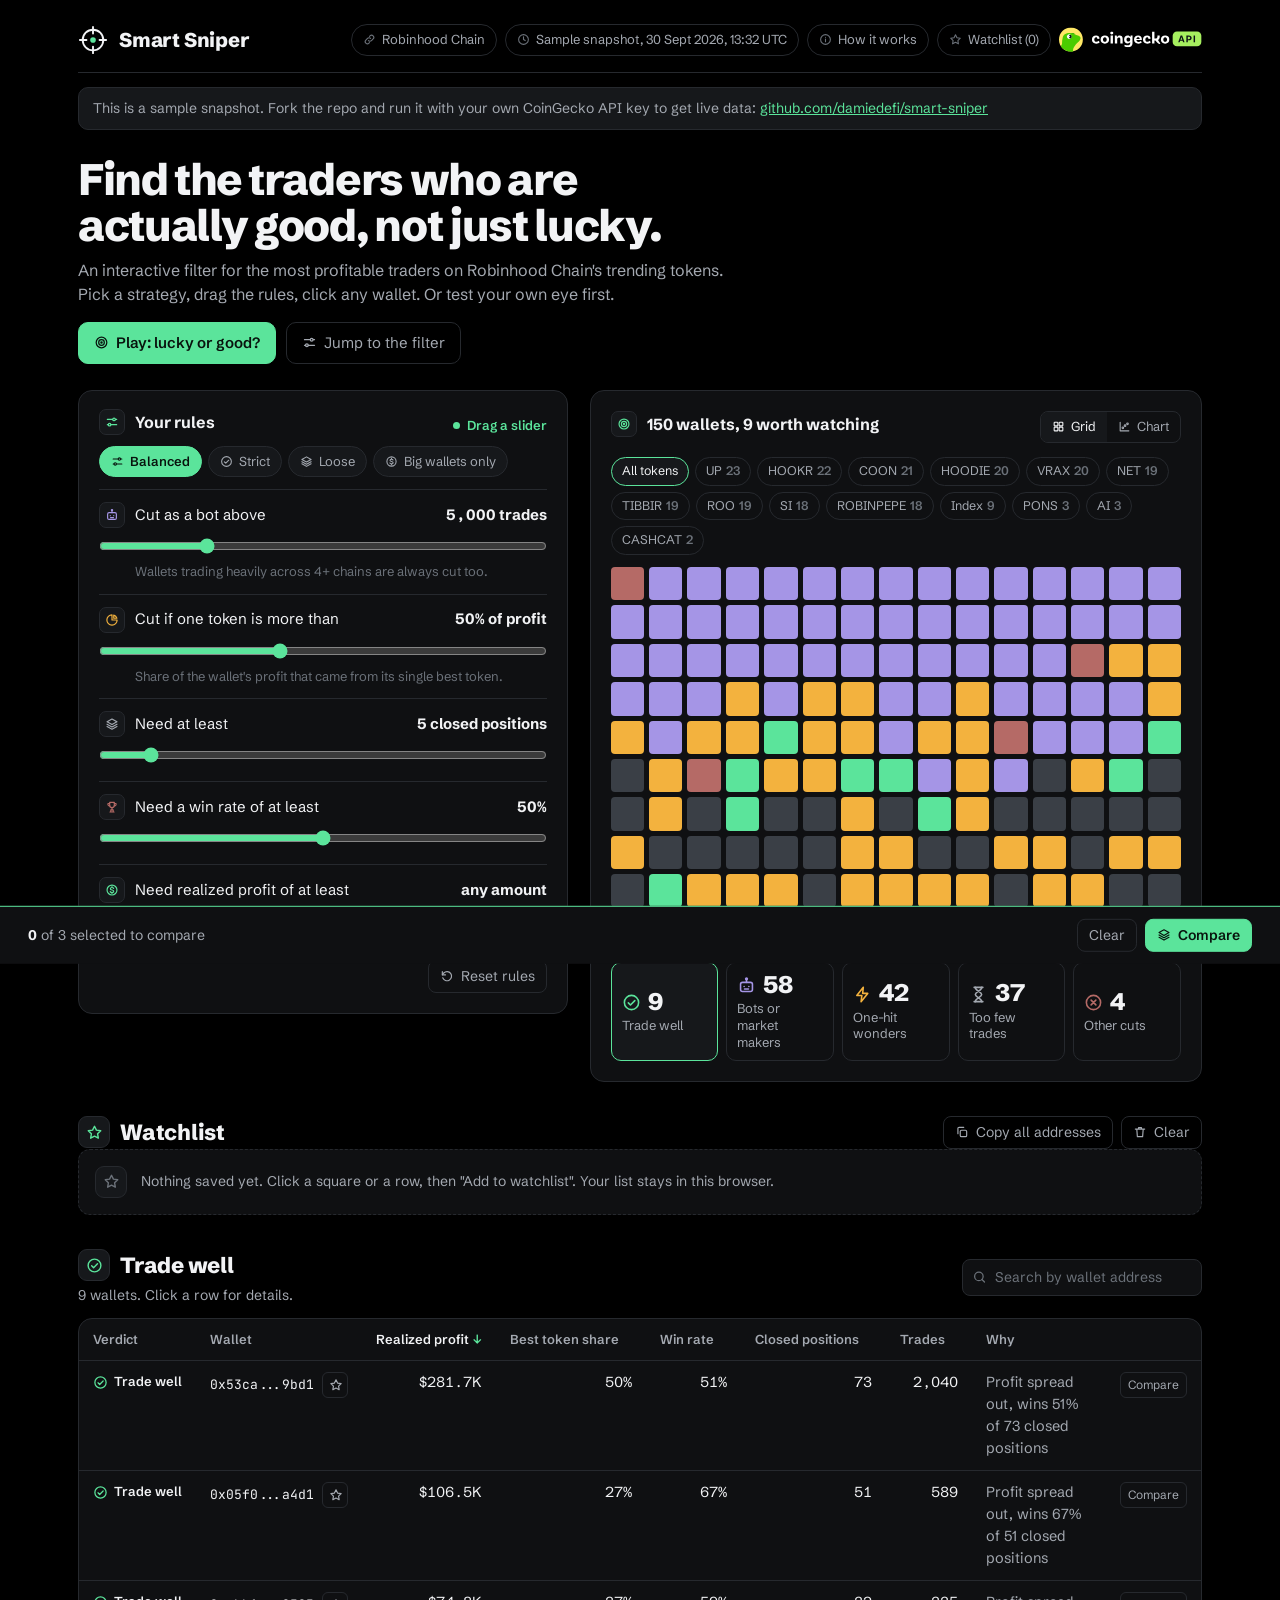
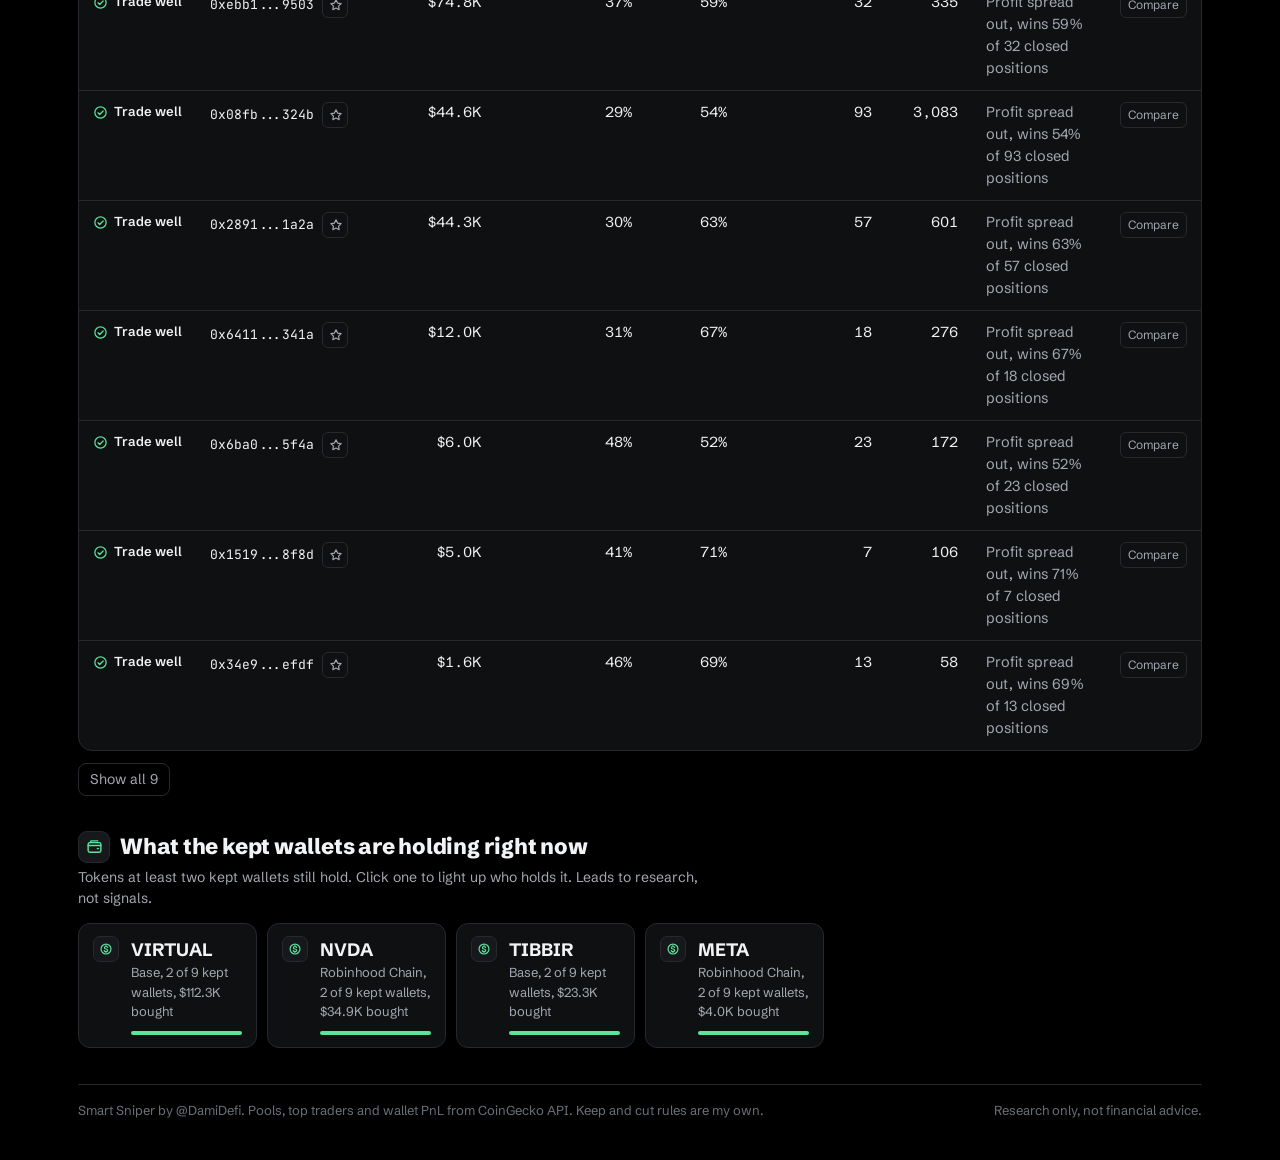
==== commit fa948019: "Add files via upload" ====
--- a/docs/index.html
+++ b/docs/index.html
@@ -938,8 +938,9 @@
   
   $("snap").innerHTML = ic("info") + "<span>Snapshot taken " + when + " across " + DATA.tokens.length + " trending tokens (" + DATA.tokens.join(", ") + "). Before sampling, " + DATA.heavy + " of " + DATA.slots + " top-trader slots were dropped for making 1,500+ trades in a single token, and " + wallets.length + " of the remaining " + DATA.unique + " wallets were sampled evenly.</span>";
   
-  $("live-state").innerHTML = DATA.live ? ic("check") + "Live, updated " + when : ic("clock") + "Sample snapshot, " + when;
-  $("live-state").className = "pill" + (DATA.live ? " live" : "");
+  $("live-state").innerHTML = DATA.live ? ic("check") + "Live, updated " + when : DATA.auto ? ic("check") + "Updated " + when + ", refreshes hourly" : ic("clock") + "Sample snapshot, " + when;
+  $("demo").innerHTML = DATA.auto ? 'Data refreshes every hour from CoinGecko API. Fork the repo to run it with your own key, chain and rules: <a href="https://github.com/damiedefi/smart-sniper">github.com/damiedefi/smart-sniper</a>' : 'This is a sample snapshot. Fork the repo and run it with your own CoinGecko API key to get live data: <a href="https://github.com/damiedefi/smart-sniper">github.com/damiedefi/smart-sniper</a>';
+  $("live-state").className = "pill" + (DATA.live || DATA.auto ? " live" : "");
 }
 function boot(data) {
   DATA = data;
@@ -949,7 +950,7 @@
 }
 setMeta();
 render();
-const LIVE = location.protocol.startsWith("http") && !location.hostname.endsWith("github.io") && !location.hostname.endsWith("claude.ai");
+const LIVE = ["localhost", "127.0.0.1", "0.0.0.0"].includes(location.hostname) || new URLSearchParams(location.search).has("live");
 async function refresh(force) {
   const btn = $("refresh"); btn.disabled = true; btn.innerHTML = ic("reset") + "Pulling from CoinGecko...";
   try {
@@ -962,6 +963,15 @@
   btn.disabled = false; btn.innerHTML = ic("reset") + "Refresh data";
 }
 if (!LIVE) $("demo").hidden = false;
+async function loadHosted() {
+  try {
+    const r = await fetch("data.json?t=" + Date.now(), { cache: "no-store" });
+    if (!r.ok) return;
+    const j = await r.json();
+    if (j && Array.isArray(j.wallets) && j.wallets.length) boot(j);
+  } catch (e) { /* keep the bundled sample */ }
+}
+if (!LIVE && location.protocol.startsWith("http")) loadHosted();
 if (LIVE) { $("refresh").hidden = false; $("refresh").addEventListener("click", () => refresh(true)); refresh(false); }
 </script>
 </body>
